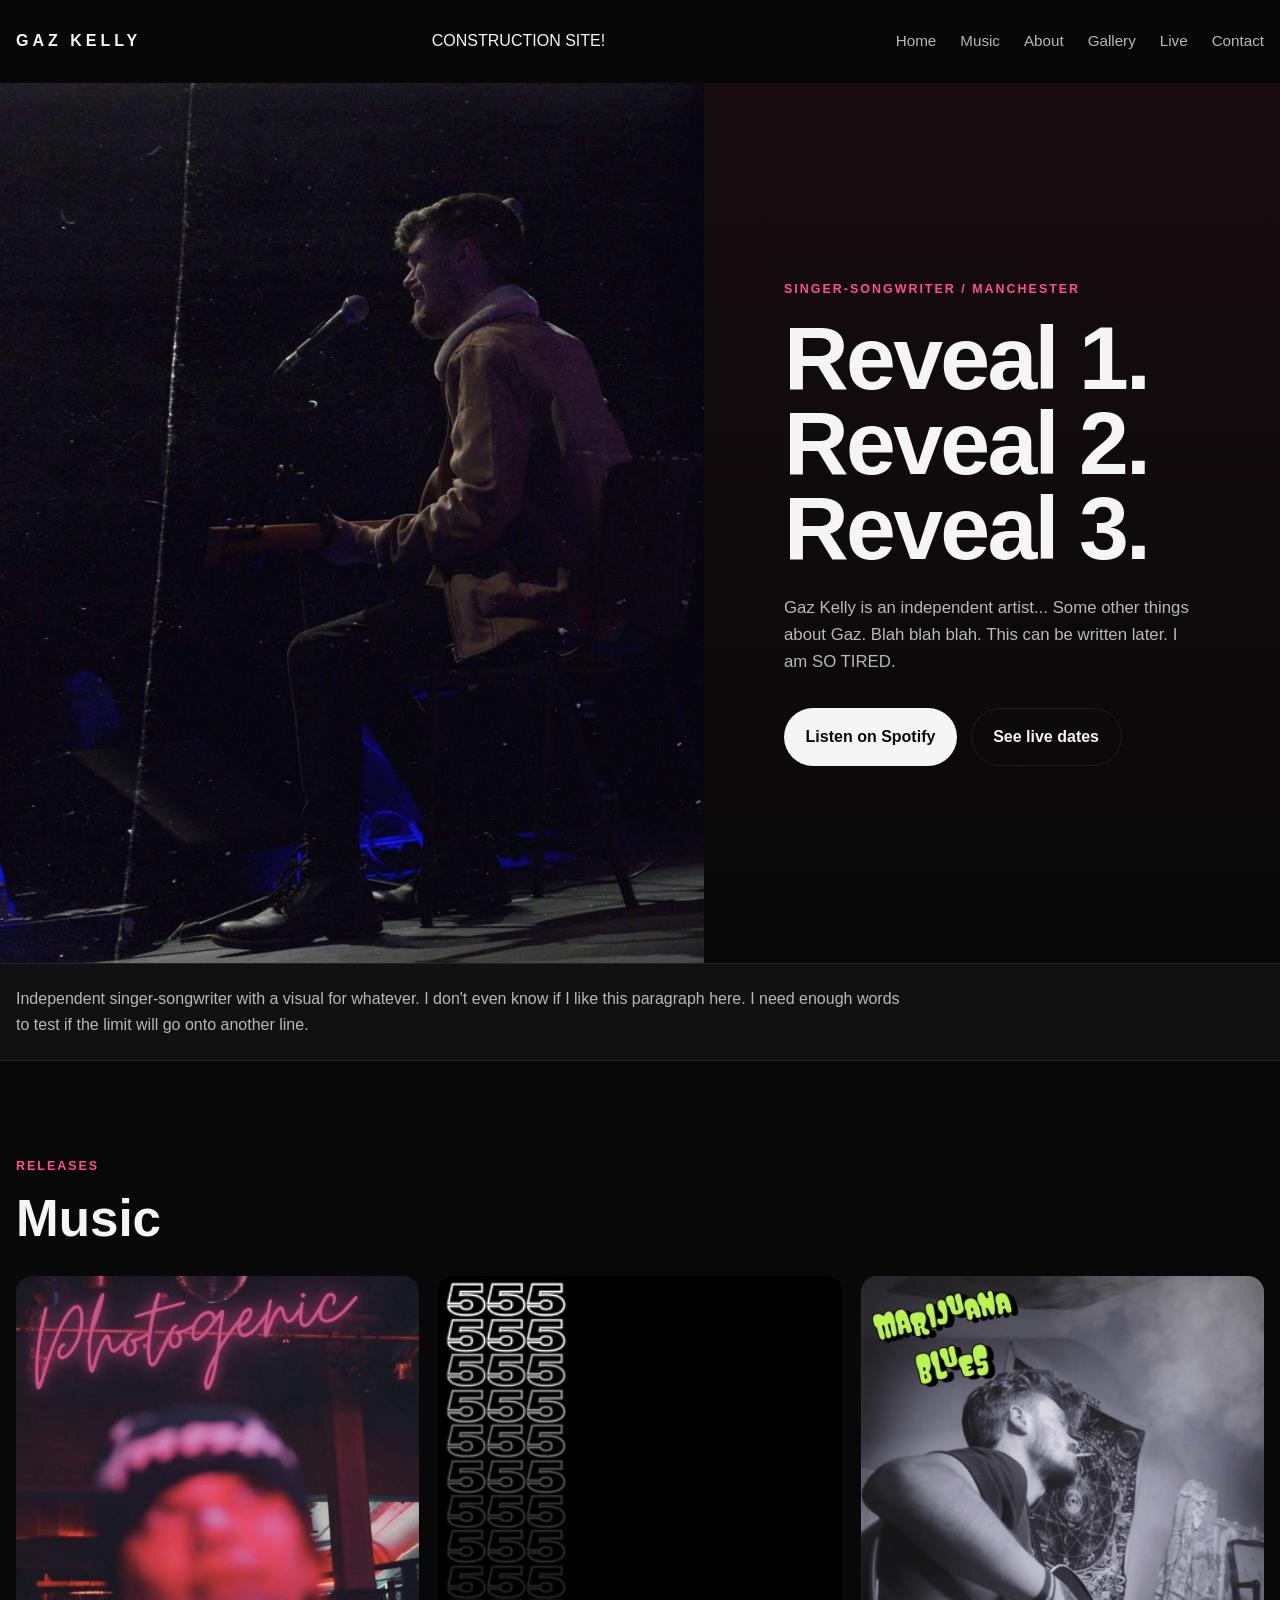
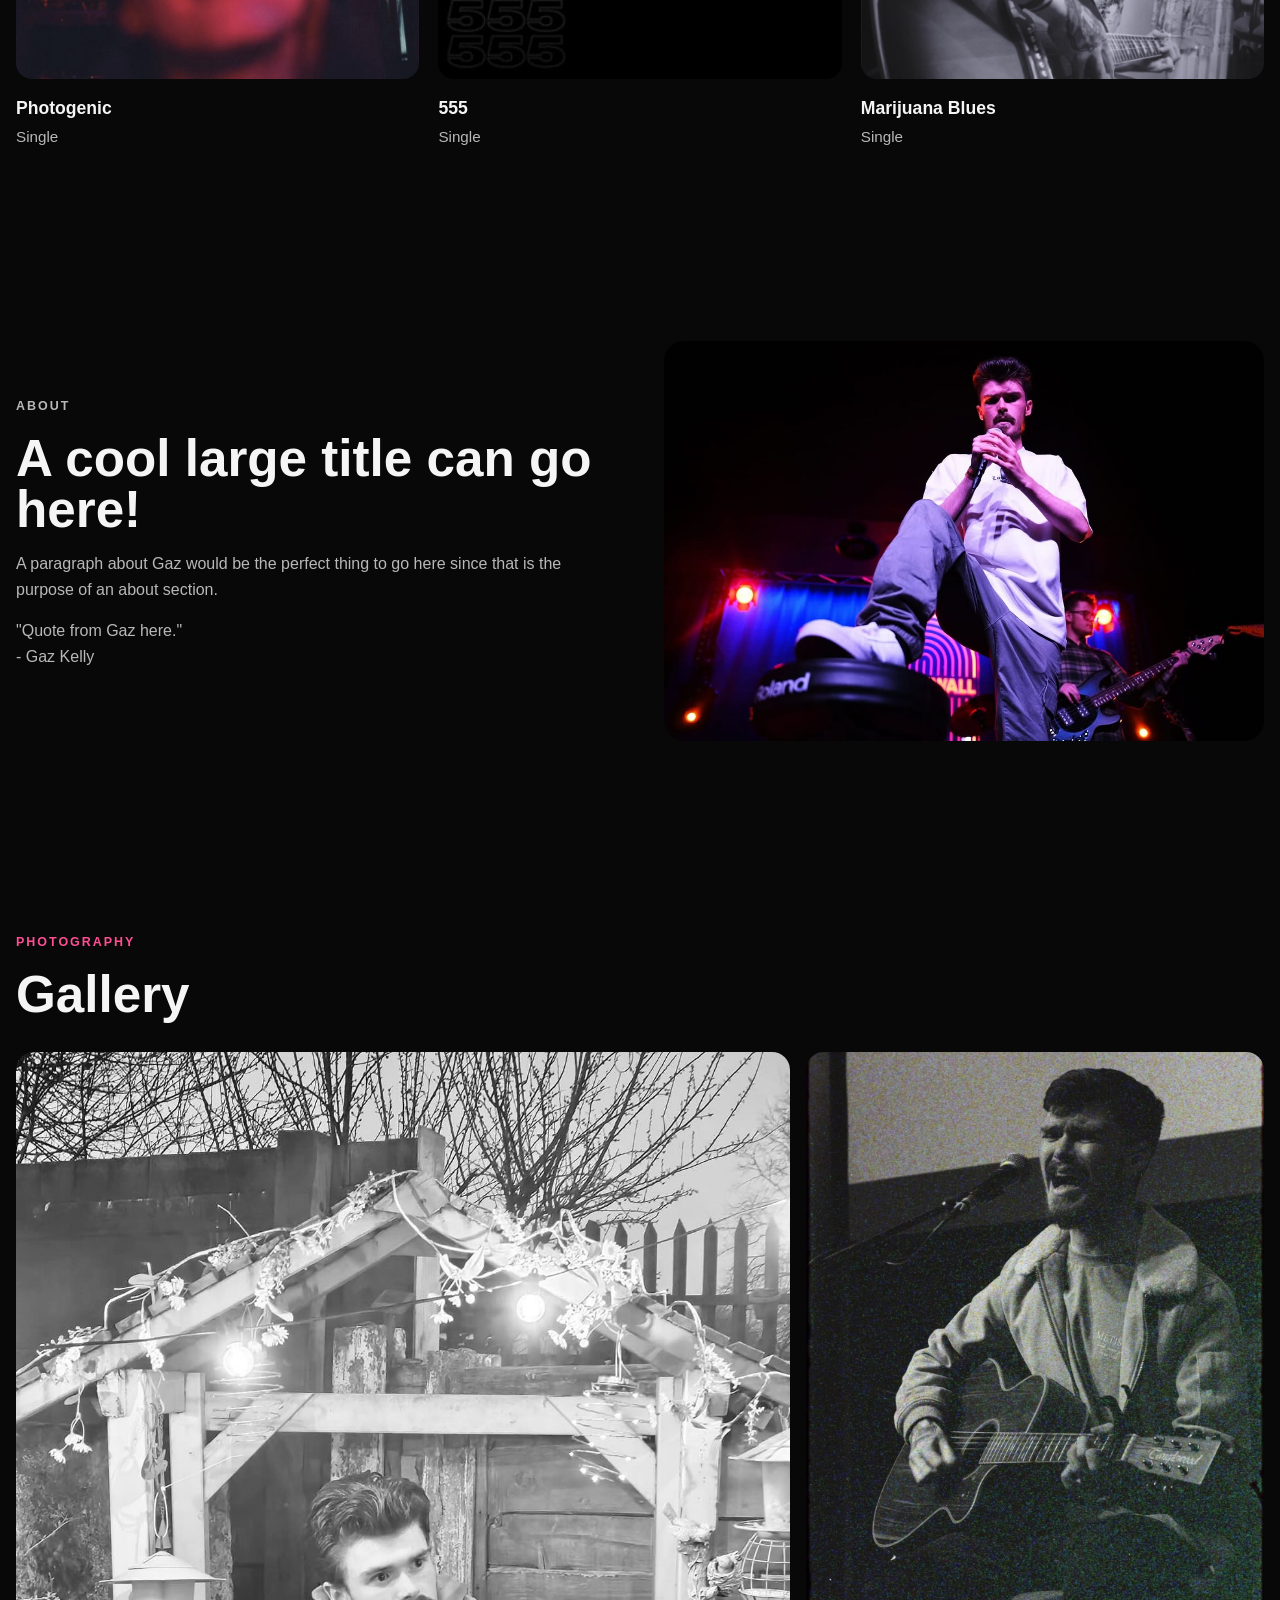
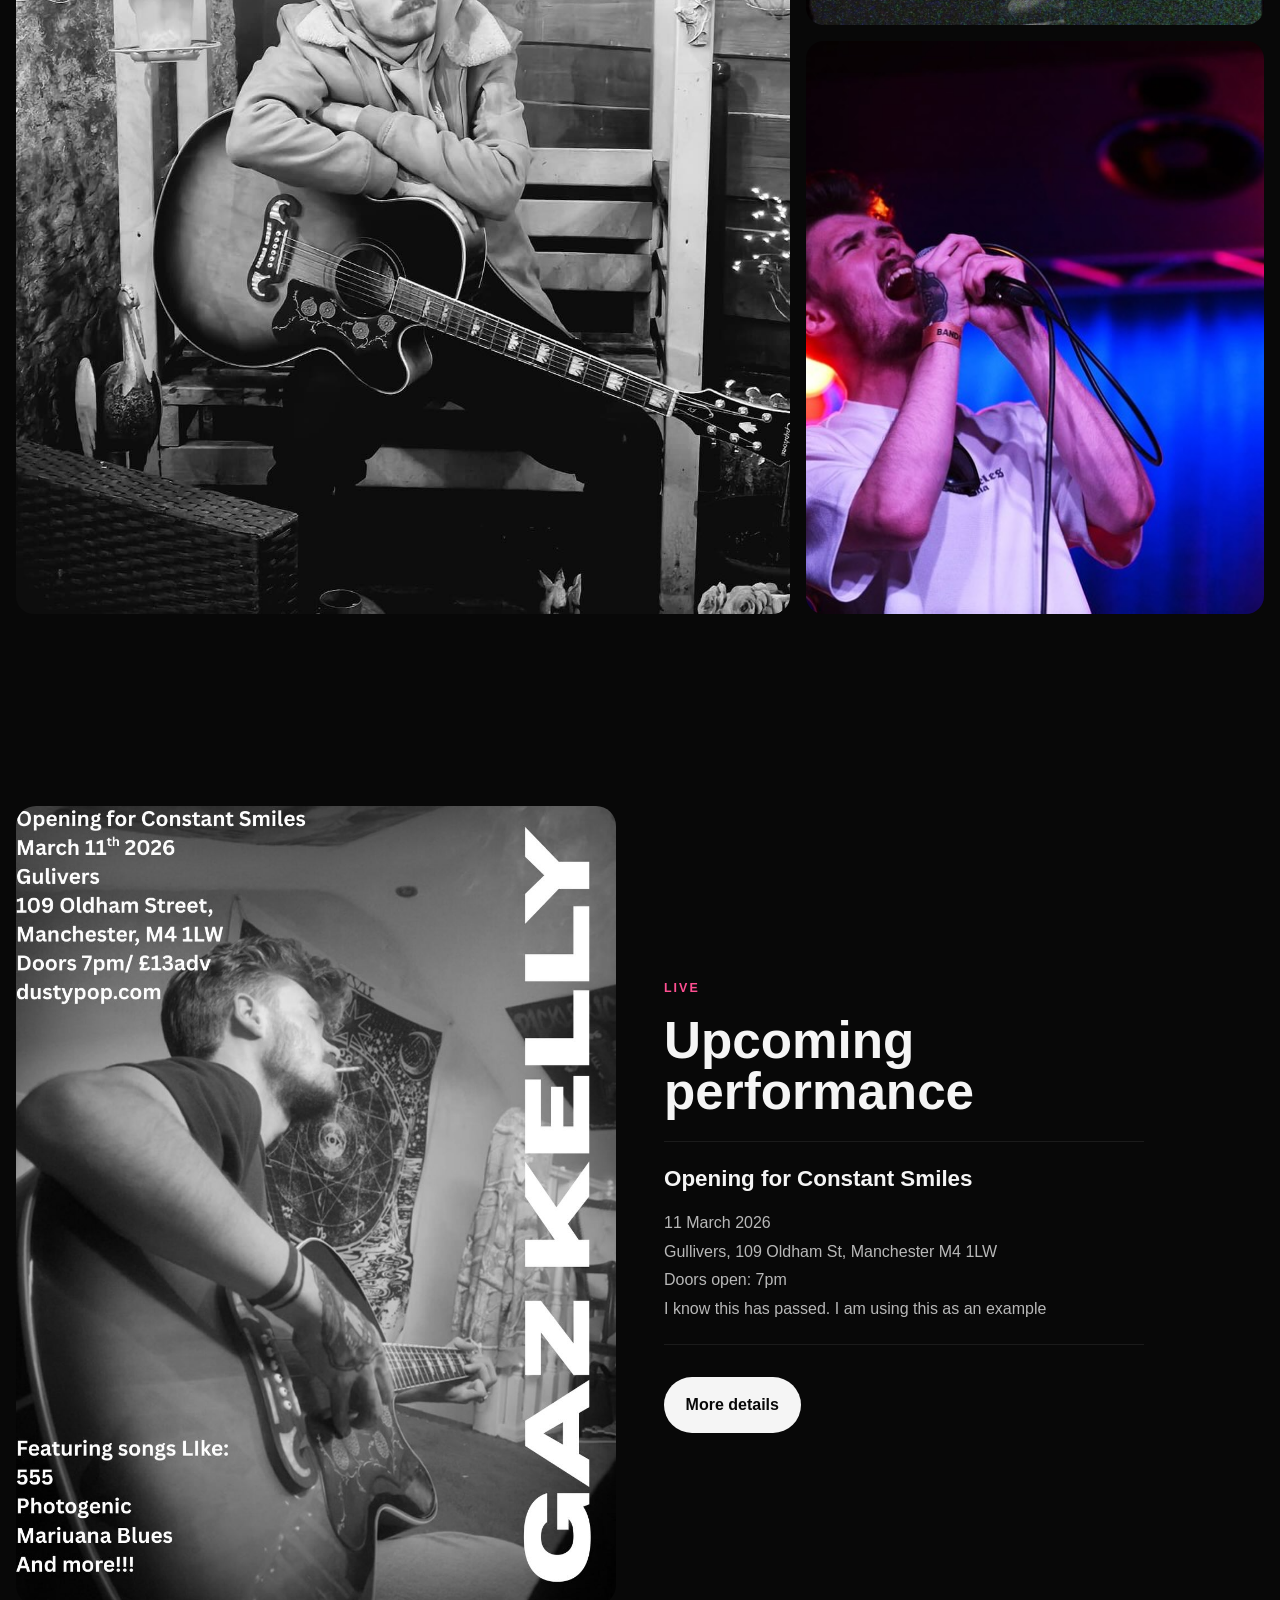
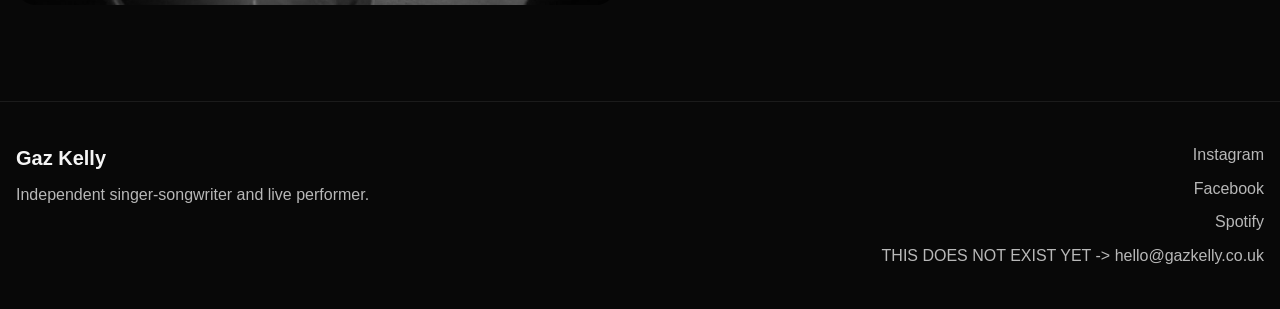
==== index.html @ ee93c040 "15-03-2025" ====
<!DOCTYPE html>
<html lang="en">
<head>
    <meta charset="UTF-8" />
    <meta name="viewport" content="width=device-width, initial-scale=1.0" />
    <title>Gaz Kelly</title>
    <meta
            name="description"
            content="Official website of Gaz Kelly, singer-songwriter and live performer."
    />
    <link rel="stylesheet" href="style.css" />
</head>
<body>
<header class="site-header" id="siteHeader">
    <div class="container header-inner">
        <a href="#" class="site-logo">GAZ KELLY</a> <!-- Change this to an actual image when I get it -->
        <p>CONSTRUCTION SITE!</p> <!-- Remove this -->

        <button class="nav-toggle" id="navToggle" aria-label="Open menu">
            <span></span>
            <span></span>
        </button>

        <nav class="site-nav" id="siteNav">
            <a href="#home">Home</a>
            <a href="#music">Music</a>
            <a href="#about">About</a>
            <a href="#gallery">Gallery</a>
            <a href="#live">Live</a>
            <a href="#contact">Contact</a>
        </nav>
    </div>
</header>

<main>
    <section class="hero" id="home">
        <div class="hero-image">
            <img src="img/GazKelly2.jpg" alt="Gaz Kelly performing live with acoustic guitar" />
        </div>

        <div class="hero-content">
            <p class="kicker reveal">Singer-songwriter / Manchester</p>
            <h1 class="reveal">Reveal 1. Reveal 2. Reveal 3.</h1>
            <p class="hero-copy reveal">
                Gaz Kelly is an independent artist... Some other things about Gaz. Blah blah blah. This can be written later. I am SO TIRED.
            </p>

            <div class="hero-actions reveal">
                <a href="https://open.spotify.com/artist/54GFxKUpAbaUPNkQKT2A7Q" target="_blank" rel="noopener noreferrer" class="btn btn-solid">
                    Listen on Spotify
                </a>
                <a href="#live" class="btn btn-outline">See live dates</a>
            </div>
        </div>
    </section>

    <!-- I don't even know if I like this section-->
    <section class="intro-band reveal">
        <div class="container intro-band-inner">
            <p>
                Independent singer-songwriter with a visual for whatever. I don't even know if I like this paragraph here. I need enough words to test if the limit will go onto another line.
            </p>
        </div>
    </section>

    <section class="section music-section" id="music">
        <div class="container">
            <div class="section-top reveal">
                <p class="kicker">Releases</p> <!--Does this need to be here?-->
                <h2>Music</h2>
            </div>

            <div class="release-grid">
                <article class="release-card reveal">
                    <a href="https://open.spotify.com/track/3t65ZHJdxx6SIgHbYwYMH2?si=b155d65b777144b9" target="_blank" rel="noopener noreferrer">
                        <img src="img/Photogenic.jpg" alt="Photogenic artwork" />
                    </a>
                    <div class="release-meta">
                        <h3>Photogenic</h3>
                        <p>Single</p>
                    </div>
                </article>

                <article class="release-card reveal">
                    <a href="https://open.spotify.com/track/0hOOb2whCNq4bvLhPZ2S3V?si=0844bfb461e84b34" target="_blank" rel="noopener noreferrer">
                        <img src="img/555_Caffinated.jpg" alt="555 artwork" />
                    </a>
                    <div class="release-meta">
                        <h3>555</h3>
                        <p>Single</p>
                    </div>
                </article>

                <article class="release-card reveal">
                    <a href="https://open.spotify.com/track/5d5SmkTY9V0cPeuwJtCmPF?si=3b4dce5647bf4583" target="_blank" rel="noopener noreferrer">
                        <img src="img/MarijuanaBlues.jpg" alt="Marijuana Blues artwork" />
                    </a>
                    <div class="release-meta">
                        <h3>Marijuana Blues</h3>
                        <p>Single</p>
                    </div>
                </article>
            </div>
        </div>
    </section>

    <section class="section about-section" id="about">
        <div class="container about-grid">
            <div class="about-text">
                <p class="kicker reveal">About</p>
                <h2 class="reveal">A cool large title can go here!</h2>
                <p class="reveal">
                    A paragraph about Gaz would be the perfect thing to go here since that is the purpose of an about section.
                </p>
                <p class="reveal">
                    "Quote from Gaz here."
                    <br>
                    - Gaz Kelly
                </p>
            </div>

            <div class="about-image reveal">
                <img src="img/GazKelly6.jpg" alt="Gaz Kelly portrait with guitar" />
            </div>
        </div>
    </section>

    <section class="section gallery-section" id="gallery">
        <div class="container">
            <div class="section-top reveal">
                <p class="kicker">Photography</p>
                <h2>Gallery</h2>
            </div>

            <div class="gallery-layout">
                <div class="gallery-large reveal">
                    <img src="img/GazKelly5.jpg" alt="Gaz Kelly performing on stage" />
                </div>

                <div class="gallery-stack">
                    <div class="gallery-small reveal">
                        <img src="img/GazKelly4.jpg" alt="Black and white live performance photo" />
                    </div>
                    <div class="gallery-small reveal">
                        <img src="img/GazKelly8.jpg" alt="Gaz Kelly singing live under stage lights" />
                    </div>
                </div>
            </div>
        </div>
    </section>

    <section class="section live-section" id="live">
        <div class="container live-grid">
            <div class="live-poster reveal">
                <img src="img/Promo_Gullivers.jpg" alt="Gaz Kelly live poster for Gullivers Manchester" />
            </div>

            <div class="live-text">
                <p class="kicker reveal">Live</p>
                <h2 class="reveal">Upcoming performance</h2>
                <div class="show-block reveal">
                    <h3>Opening for Constant Smiles</h3>
                    <p>11 March 2026</p>
                    <p>Gullivers, 109 Oldham St, Manchester M4 1LW</p>
                    <p>Doors open: 7pm</p>
                    <p>I know this has passed. I am using this as an example</p> <!-- Remove this and use noupcoming.png as the image.-->
                </div>
                <a href="#" class="btn btn-solid reveal">More details</a>
            </div>
        </div>
    </section>
</main>

<footer class="site-footer" id="contact">
    <div class="container footer-inner">
        <div class="footer-left reveal">
            <h2>Gaz Kelly</h2>
            <p>Independent singer-songwriter and live performer.</p>
        </div>

        <div class="footer-right reveal">
            <a href="https://www.instagram.com/gaz.kellymusicofficial/" target="_blank" rel="noopener noreferrer">Instagram</a>
            <a href="https://www.facebook.com/Gaz.kellymusicofficial/" target="_blank" rel="noopener noreferrer">Facebook</a>
            <a href="https://open.spotify.com/artist/54GFxKUpAbaUPNkQKT2A7Q" target="_blank" rel="noopener noreferrer">Spotify</a>
            <a href="mailto:hello@gazkelly.co.uk">THIS DOES NOT EXIST YET -> hello@gazkelly.co.uk</a> <!-- I need to create this email -->
        </div>
    </div>
</footer>

<script src="script.js"></script>
</body>
</html>
---- style.css ----
:root {
    --bg: #080808;
    --bg-soft: #111111;
    --panel: #141414;
    --text: #f5f5f5;
    --muted: #b8b8b8;
    --line: rgba(255, 255, 255, 0.08);
    --accent: #ff4f92;
    --max-width: 1280px;
    --radius: 20px;
    --header-height: 82px;
}

* {
    box-sizing: border-box;
}

html {
    scroll-behavior: smooth;
}

body {
    margin: 0;
    background: var(--bg);
    color: var(--text);
    font-family: Arial, Helvetica, sans-serif;
    line-height: 1.6;
}

img {
    display: block;
    width: 100%;
}

a {
    color: inherit;
    text-decoration: none;
}

.container {
    width: min(calc(100% - 2rem), var(--max-width));
    margin: 0 auto;
}

.site-header {
    position: sticky;
    top: 0;
    z-index: 1000;
    background: rgba(8, 8, 8, 0.92);
    backdrop-filter: blur(12px);
    border-bottom: 1px solid transparent;
    transition: border-color 0.25s ease;
}

.site-header.scrolled {
    border-bottom-color: var(--line);
}

.header-inner {
    min-height: var(--header-height);
    display: flex;
    align-items: center;
    justify-content: space-between;
    gap: 1rem;
}

.site-logo {
    font-size: 1rem;
    font-weight: 800;
    letter-spacing: 0.25em;
    text-transform: uppercase;
}

.site-nav {
    display: flex;
    align-items: center;
    gap: 1.5rem;
}

.site-nav a {
    color: var(--muted);
    font-size: 0.95rem;
    transition: color 0.2s ease;
}

.site-nav a:hover {
    color: var(--text);
}

.nav-toggle {
    display: none;
    background: none;
    border: 0;
    padding: 0;
    cursor: pointer;
}

.nav-toggle span {
    display: block;
    width: 26px;
    height: 2px;
    background: var(--text);
    margin: 6px 0;
}

.hero {
    min-height: calc(100vh - var(--header-height));
    display: grid;
    grid-template-columns: 1.1fr 0.9fr;
    align-items: stretch;
}

.hero-image img {
    height: 100%;
    object-fit: cover;
}

.hero-content {
    display: flex;
    flex-direction: column;
    justify-content: center;
    padding: 5rem;
    background:
            linear-gradient(180deg, rgba(255, 79, 146, 0.06), rgba(255, 79, 146, 0)),
            var(--bg);
}

.kicker {
    margin: 0 0 1rem;
    color: var(--accent);
    text-transform: uppercase;
    letter-spacing: 0.16em;
    font-size: 0.78rem;
    font-weight: 700;
}

.hero-content h1 {
    margin: 0;
    font-size: clamp(2.8rem, 7vw, 5.8rem);
    line-height: 0.95;
    letter-spacing: -0.03em;
    max-width: 520px;
}

.hero-copy {
    max-width: 520px;
    font-size: 1.05rem;
    color: var(--muted);
    margin: 1.5rem 0 0;
}

.hero-actions {
    display: flex;
    flex-wrap: wrap;
    gap: 0.85rem;
    margin-top: 2rem;
}

.btn {
    display: inline-flex;
    align-items: center;
    justify-content: center;
    padding: 0.95rem 1.35rem;
    border-radius: 999px;
    font-weight: 700;
    transition: 0.2s ease;
}

.btn-solid {
    background: var(--text);
    color: var(--bg);
}

.btn-solid:hover {
    opacity: 0.9;
}

.btn-outline {
    border: 1px solid var(--line);
    color: var(--text);
    background: transparent;
}

.btn-outline:hover {
    border-color: rgba(255, 255, 255, 0.25);
}

.intro-band {
    border-top: 1px solid var(--line);
    border-bottom: 1px solid var(--line);
    background: var(--bg-soft);
}

.intro-band-inner {
    padding: 1.4rem 0;
}

.intro-band p {
    margin: 0;
    max-width: 900px;
    color: var(--muted);
    font-size: 1rem;
}

.section {
    padding: 6rem 0;
}

.section-top {
    margin-bottom: 2rem;
}

.section-top h2,
.about-text h2,
.live-text h2 {
    margin: 0;
    font-size: clamp(2rem, 4vw, 3.5rem);
    line-height: 1;
}

.release-grid {
    display: grid;
    grid-template-columns: repeat(3, 1fr);
    gap: 1.2rem;
}

.release-card img {
    aspect-ratio: 1 / 1;
    object-fit: cover;
    border-radius: 16px;
    transition: transform 0.3s ease, opacity 0.3s ease;
}

.release-card a:hover img {
    transform: scale(0.98);
    opacity: 0.92;
}

.release-meta {
    padding-top: 0.9rem;
}

.release-meta h3 {
    margin: 0;
    font-size: 1.1rem;
}

.release-meta p {
    margin: 0.2rem 0 0;
    color: var(--muted);
    font-size: 0.95rem;
}

.about-grid,
.live-grid {
    display: grid;
    grid-template-columns: 1fr 1fr;
    gap: 3rem;
    align-items: center;
}

.about-text p {
    max-width: 620px;
    color: var(--muted);
}

.about-image img,
.live-poster img {
    border-radius: var(--radius);
}

.gallery-layout {
    display: grid;
    grid-template-columns: 1.35fr 0.8fr;
    gap: 1rem;
}

.gallery-large img,
.gallery-small img {
    height: 100%;
    object-fit: cover;
    border-radius: 18px;
}

.gallery-stack {
    display: grid;
    grid-template-rows: 1fr 1fr;
    gap: 1rem;
}

.live-text {
    max-width: 480px;
}

.show-block {
    margin: 1.5rem 0 2rem;
    padding: 1.2rem 0;
    border-top: 1px solid var(--line);
    border-bottom: 1px solid var(--line);
}

.show-block h3 {
    margin: 0 0 0.8rem;
    font-size: 1.4rem;
}

.show-block p {
    margin: 0.2rem 0;
    color: var(--muted);
}

.site-footer {
    border-top: 1px solid var(--line);
    padding: 2.5rem 0;
}

.footer-inner {
    display: flex;
    align-items: flex-start;
    justify-content: space-between;
    gap: 2rem;
}

.footer-left h2 {
    margin: 0 0 0.5rem;
    font-size: 1.25rem;
}

.footer-left p {
    margin: 0;
    color: var(--muted);
}

.footer-right {
    display: flex;
    flex-direction: column;
    gap: 0.5rem;
    text-align: right;
}

.footer-right a {
    color: var(--muted);
}

.footer-right a:hover {
    color: var(--text);
}

.reveal {
    opacity: 0;
    transform: translateY(24px);
    transition: opacity 0.7s ease, transform 0.7s ease;
}

.reveal.visible {
    opacity: 1;
    transform: translateY(0);
}

@media (max-width: 1000px) {
    .hero {
        grid-template-columns: 1fr;
    }

    .hero-image {
        max-height: 65vh;
    }

    .hero-content {
        padding: 3rem 1.5rem 4rem;
    }

    .release-grid,
    .about-grid,
    .live-grid,
    .gallery-layout {
        grid-template-columns: 1fr;
    }

    .gallery-stack {
        grid-template-columns: 1fr 1fr;
        grid-template-rows: auto;
    }
}

@media (max-width: 720px) {
    .nav-toggle {
        display: block;
    }

    .site-nav {
        position: absolute;
        top: 100%;
        left: 1rem;
        right: 1rem;
        background: #111111;
        border: 1px solid var(--line);
        border-radius: 16px;
        padding: 1rem;
        display: none;
        flex-direction: column;
        align-items: flex-start;
        gap: 0.9rem;
    }

    .site-nav.open {
        display: flex;
    }

    .section {
        padding: 4.5rem 0;
    }

    .release-grid,
    .gallery-stack {
        grid-template-columns: 1fr;
    }

    .footer-inner {
        flex-direction: column;
    }

    .footer-right {
        text-align: left;
    }
}
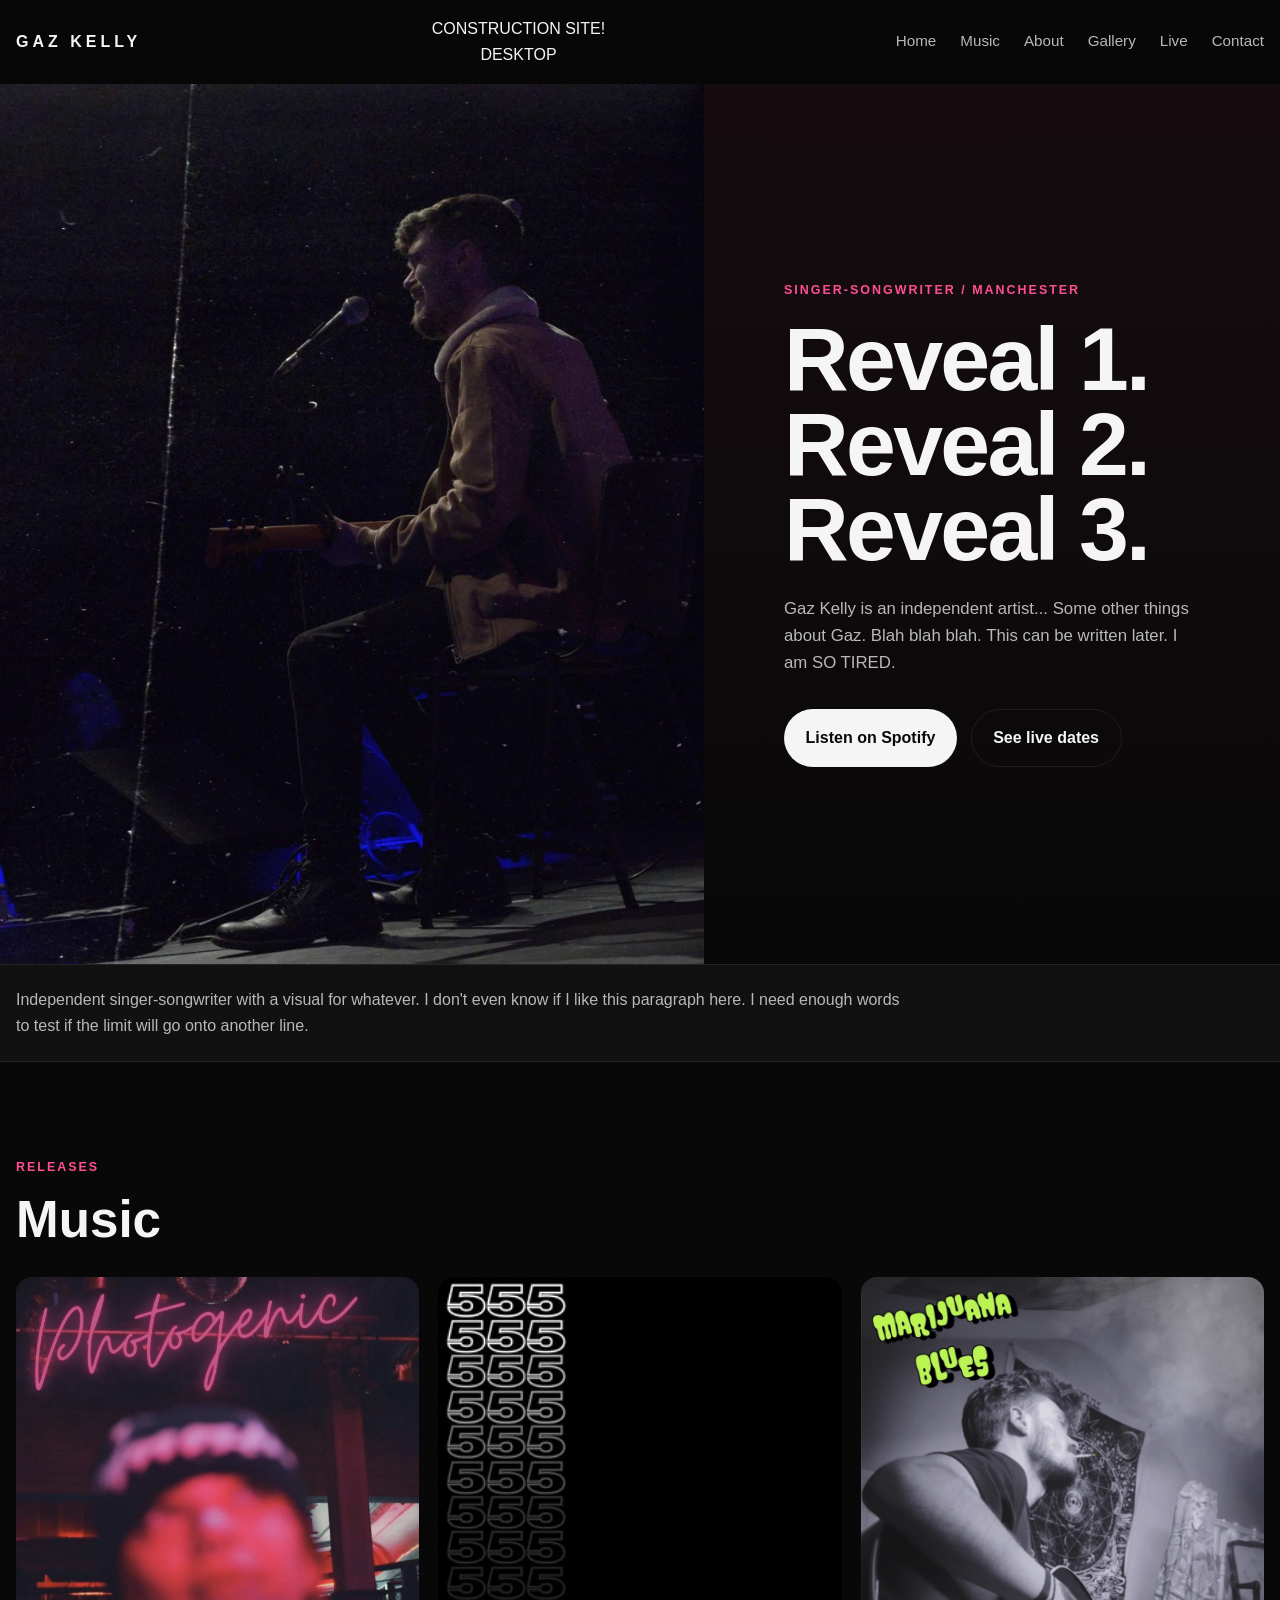
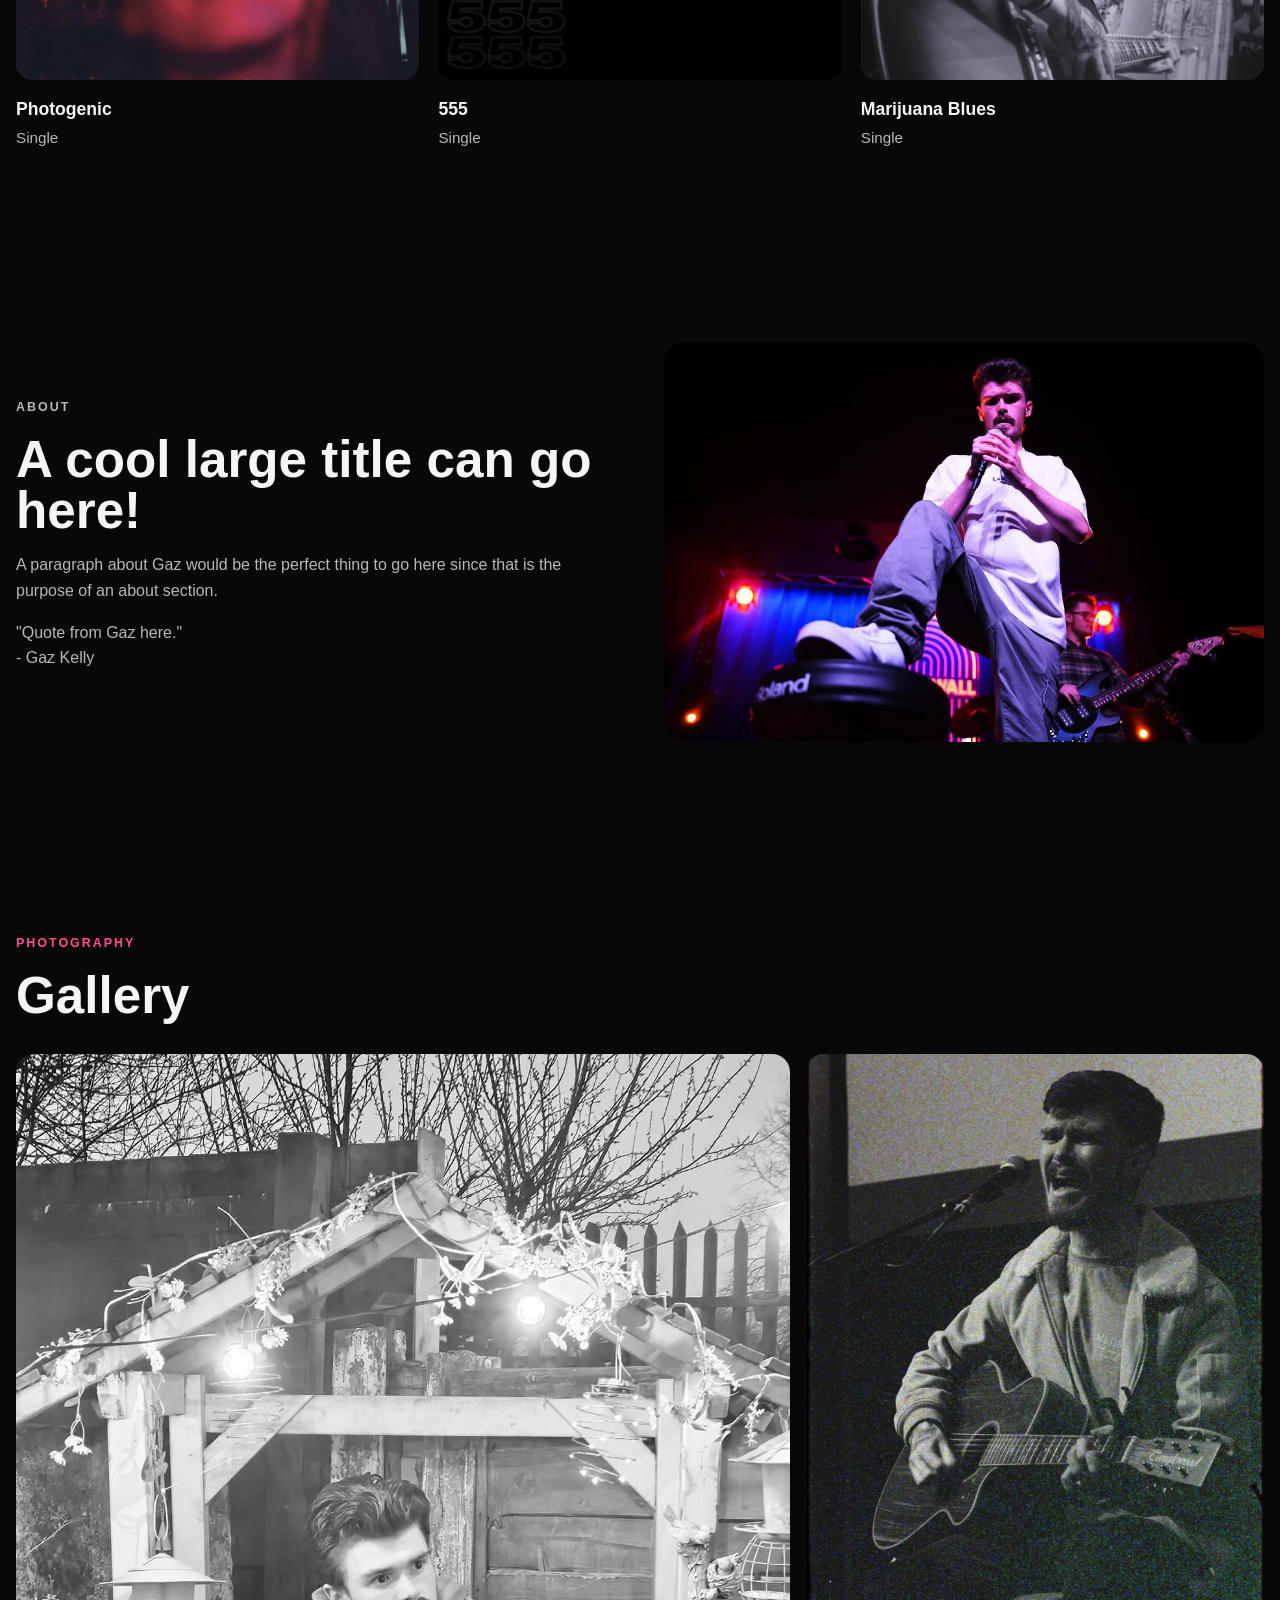
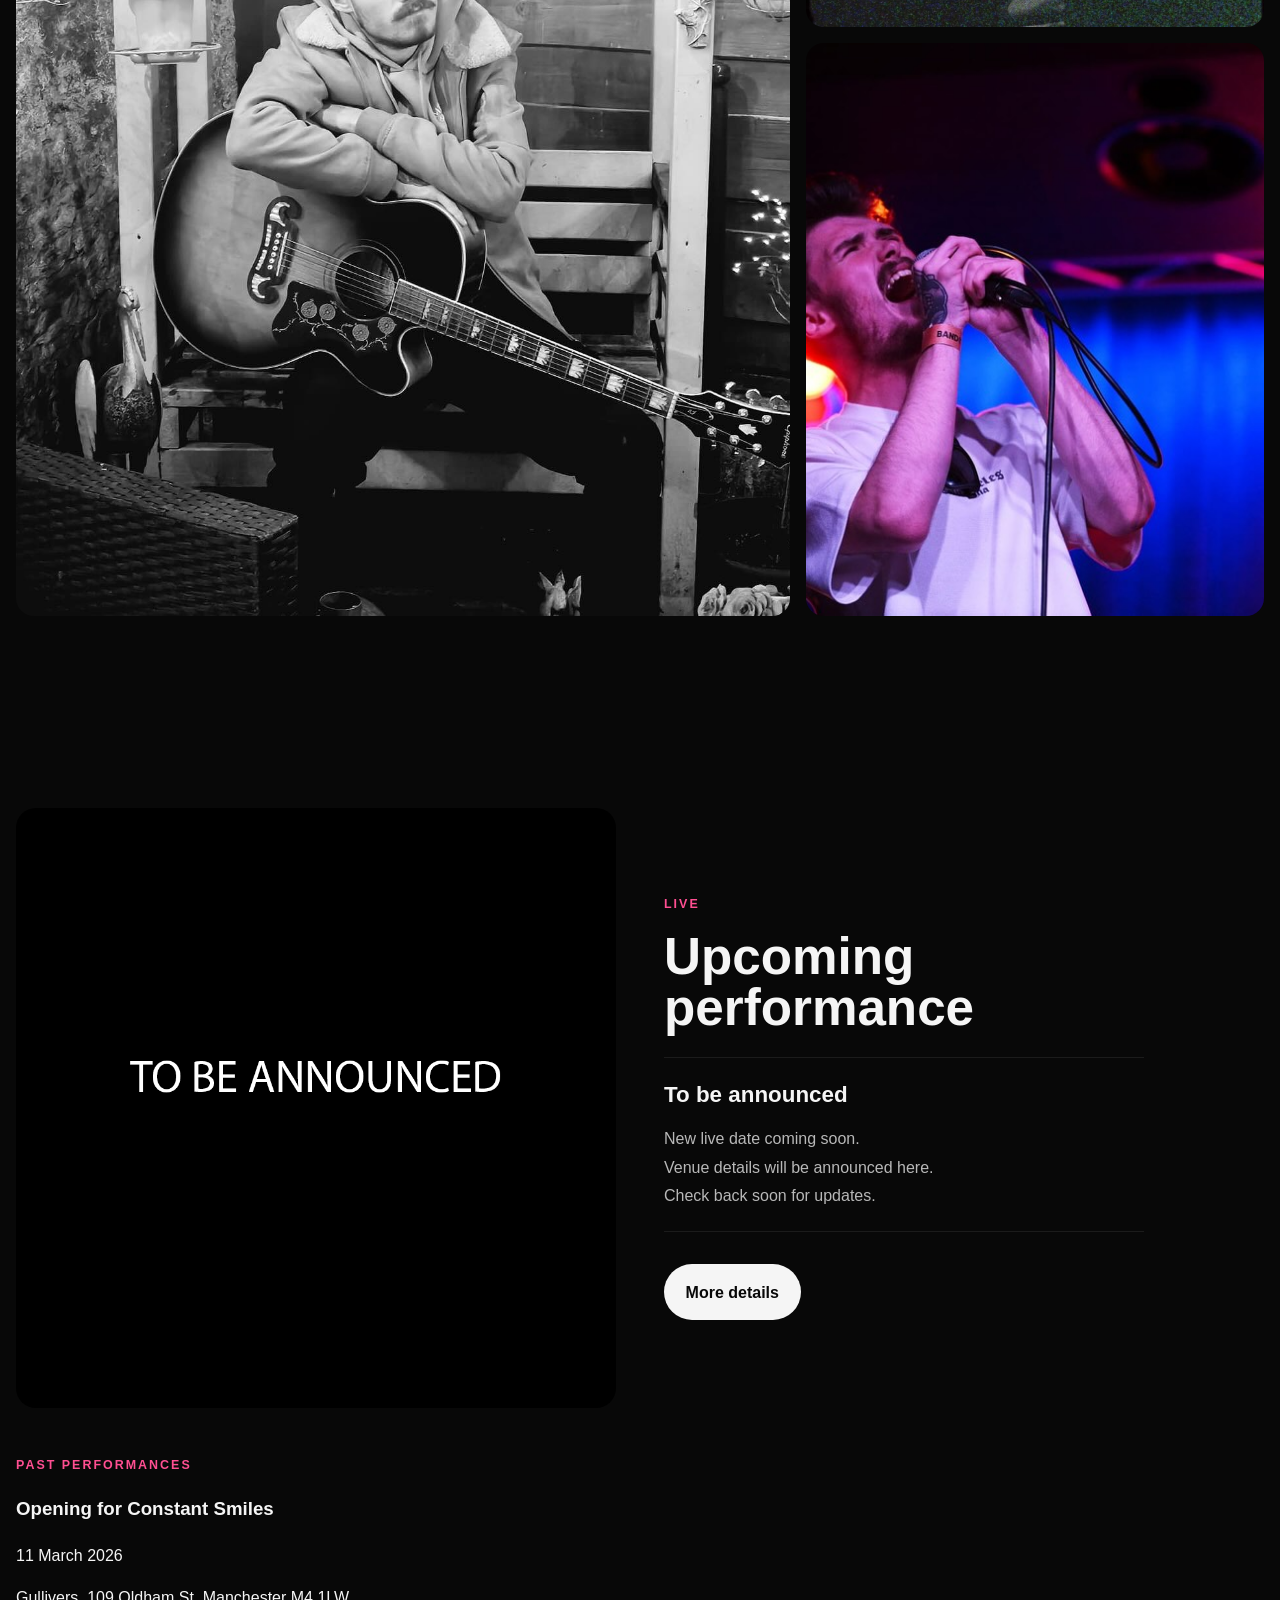
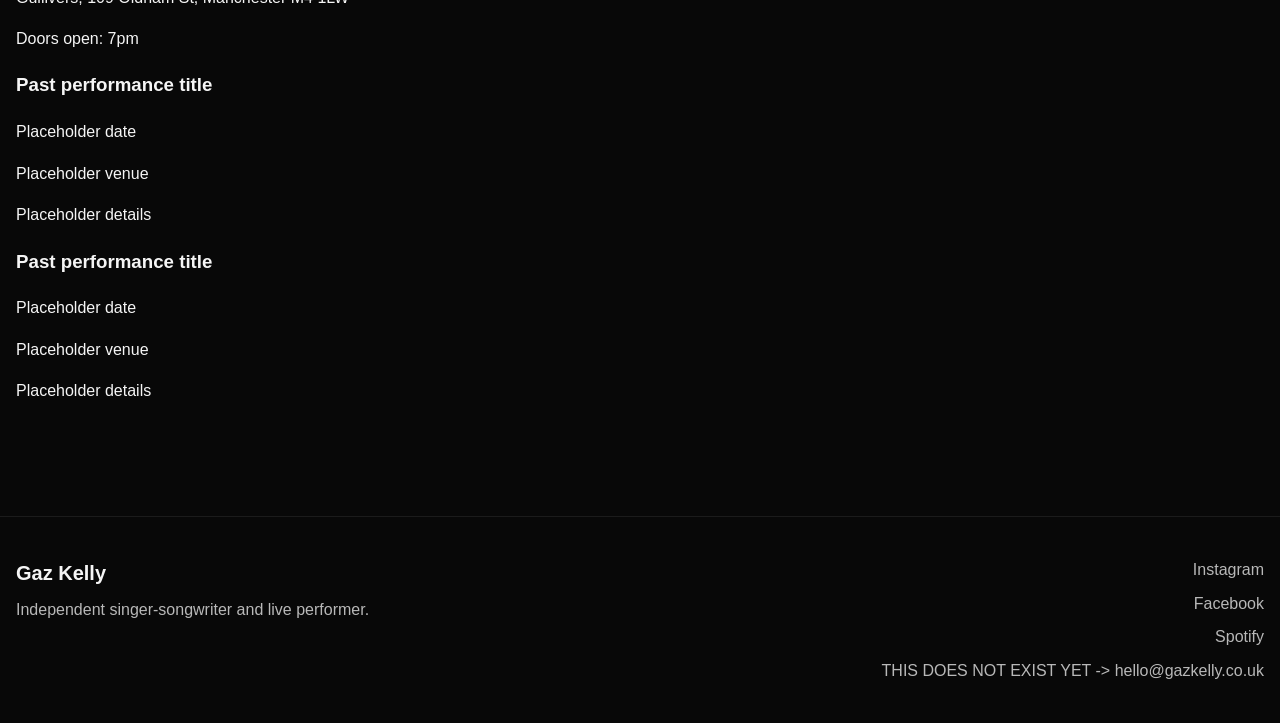
==== commit 902c29c4: "15-03-2026 02 - Updated index.html to change "img/ to "/img/ to support the root directory - Updated" ====
--- a/index.html
+++ b/index.html
@@ -14,7 +14,7 @@
 <header class="site-header" id="siteHeader">
     <div class="container header-inner">
         <a href="#" class="site-logo">GAZ KELLY</a> <!-- Change this to an actual image when I get it -->
-        <p>CONSTRUCTION SITE!</p> <!-- Remove this -->
+        <center><p>CONSTRUCTION SITE! <br> DESKTOP</p></center> <!-- Remove this -->
 
         <button class="nav-toggle" id="navToggle" aria-label="Open menu">
             <span></span>
@@ -35,12 +35,12 @@
 <main>
     <section class="hero" id="home">
         <div class="hero-image">
-            <img src="img/GazKelly2.jpg" alt="Gaz Kelly performing live with acoustic guitar" />
+            <img src="/img/GazKelly2.jpg" alt="Gaz Kelly performing live with acoustic guitar" />
         </div>
 
         <div class="hero-content">
             <p class="kicker reveal">Singer-songwriter / Manchester</p>
-            <h1 class="reveal">Reveal 1. Reveal 2. Reveal 3.</h1>
+            <h1 class="reveal">Reveal 1. <br>Reveal 2. <br>Reveal 3.</h1>
             <p class="hero-copy reveal">
                 Gaz Kelly is an independent artist... Some other things about Gaz. Blah blah blah. This can be written later. I am SO TIRED.
             </p>
@@ -73,7 +73,7 @@
             <div class="release-grid">
                 <article class="release-card reveal">
                     <a href="https://open.spotify.com/track/3t65ZHJdxx6SIgHbYwYMH2?si=b155d65b777144b9" target="_blank" rel="noopener noreferrer">
-                        <img src="img/Photogenic.jpg" alt="Photogenic artwork" />
+                        <img src="/img/Photogenic.jpg" alt="Photogenic artwork" />
                     </a>
                     <div class="release-meta">
                         <h3>Photogenic</h3>
@@ -83,7 +83,7 @@
 
                 <article class="release-card reveal">
                     <a href="https://open.spotify.com/track/0hOOb2whCNq4bvLhPZ2S3V?si=0844bfb461e84b34" target="_blank" rel="noopener noreferrer">
-                        <img src="img/555_Caffinated.jpg" alt="555 artwork" />
+                        <img src="/img/555_Caffinated.jpg" alt="555 Caffinated artwork" />
                     </a>
                     <div class="release-meta">
                         <h3>555</h3>
@@ -93,7 +93,7 @@
 
                 <article class="release-card reveal">
                     <a href="https://open.spotify.com/track/5d5SmkTY9V0cPeuwJtCmPF?si=3b4dce5647bf4583" target="_blank" rel="noopener noreferrer">
-                        <img src="img/MarijuanaBlues.jpg" alt="Marijuana Blues artwork" />
+                        <img src="/img/MarijuanaBlues.jpg" alt="Marijuana Blues artwork" />
                     </a>
                     <div class="release-meta">
                         <h3>Marijuana Blues</h3>
@@ -120,7 +120,7 @@
             </div>
 
             <div class="about-image reveal">
-                <img src="img/GazKelly6.jpg" alt="Gaz Kelly portrait with guitar" />
+                <img src="/img/GazKelly6.jpg" alt="Gaz Kelly portrait with guitar" />
             </div>
         </div>
     </section>
@@ -134,15 +134,15 @@
 
             <div class="gallery-layout">
                 <div class="gallery-large reveal">
-                    <img src="img/GazKelly5.jpg" alt="Gaz Kelly performing on stage" />
+                    <img src="/img/GazKelly5.jpg" alt="Gaz Kelly performing on stage" />
                 </div>
 
                 <div class="gallery-stack">
                     <div class="gallery-small reveal">
-                        <img src="img/GazKelly4.jpg" alt="Black and white live performance photo" />
+                        <img src="/img/GazKelly4.jpg" alt="Gaz Kelly black and white live performance photo" />
                     </div>
                     <div class="gallery-small reveal">
-                        <img src="img/GazKelly8.jpg" alt="Gaz Kelly singing live under stage lights" />
+                        <img src="/img/GazKelly8.jpg" alt="Gaz Kelly singing live under stage lights" />
                     </div>
                 </div>
             </div>
@@ -152,20 +152,45 @@
     <section class="section live-section" id="live">
         <div class="container live-grid">
             <div class="live-poster reveal">
-                <img src="img/Promo_Gullivers.jpg" alt="Gaz Kelly live poster for Gullivers Manchester" />
+                <img src="/img/noupcoming.png" alt="No upcoming performance placeholder" />
             </div>
 
             <div class="live-text">
                 <p class="kicker reveal">Live</p>
                 <h2 class="reveal">Upcoming performance</h2>
                 <div class="show-block reveal">
-                    <h3>Opening for Constant Smiles</h3>
-                    <p>11 March 2026</p>
-                    <p>Gullivers, 109 Oldham St, Manchester M4 1LW</p>
-                    <p>Doors open: 7pm</p>
-                    <p>I know this has passed. I am using this as an example</p> <!-- Remove this and use noupcoming.png as the image.-->
+                    <h3>To be announced</h3>
+                    <p>New live date coming soon.</p>
+                    <p>Venue details will be announced here.</p>
+                    <p>Check back soon for updates.</p>
                 </div>
                 <a href="#" class="btn btn-solid reveal">More details</a>
+            </div>
+            <div class="past-performances reveal">
+                <p class="kicker past-kicker">Past performances</p>
+
+                <div class="past-show-list">
+                    <div class="past-show-item">
+                        <h3>Opening for Constant Smiles</h3>
+                        <p>11 March 2026</p>
+                        <p>Gullivers, 109 Oldham St, Manchester M4 1LW</p>
+                        <p>Doors open: 7pm</p>
+                    </div>
+
+                    <div class="past-show-item">
+                        <h3>Past performance title</h3>
+                        <p>Placeholder date</p>
+                        <p>Placeholder venue</p>
+                        <p>Placeholder details</p>
+                    </div>
+
+                    <div class="past-show-item">
+                        <h3>Past performance title</h3>
+                        <p>Placeholder date</p>
+                        <p>Placeholder venue</p>
+                        <p>Placeholder details</p>
+                    </div>
+                </div>
             </div>
         </div>
     </section>
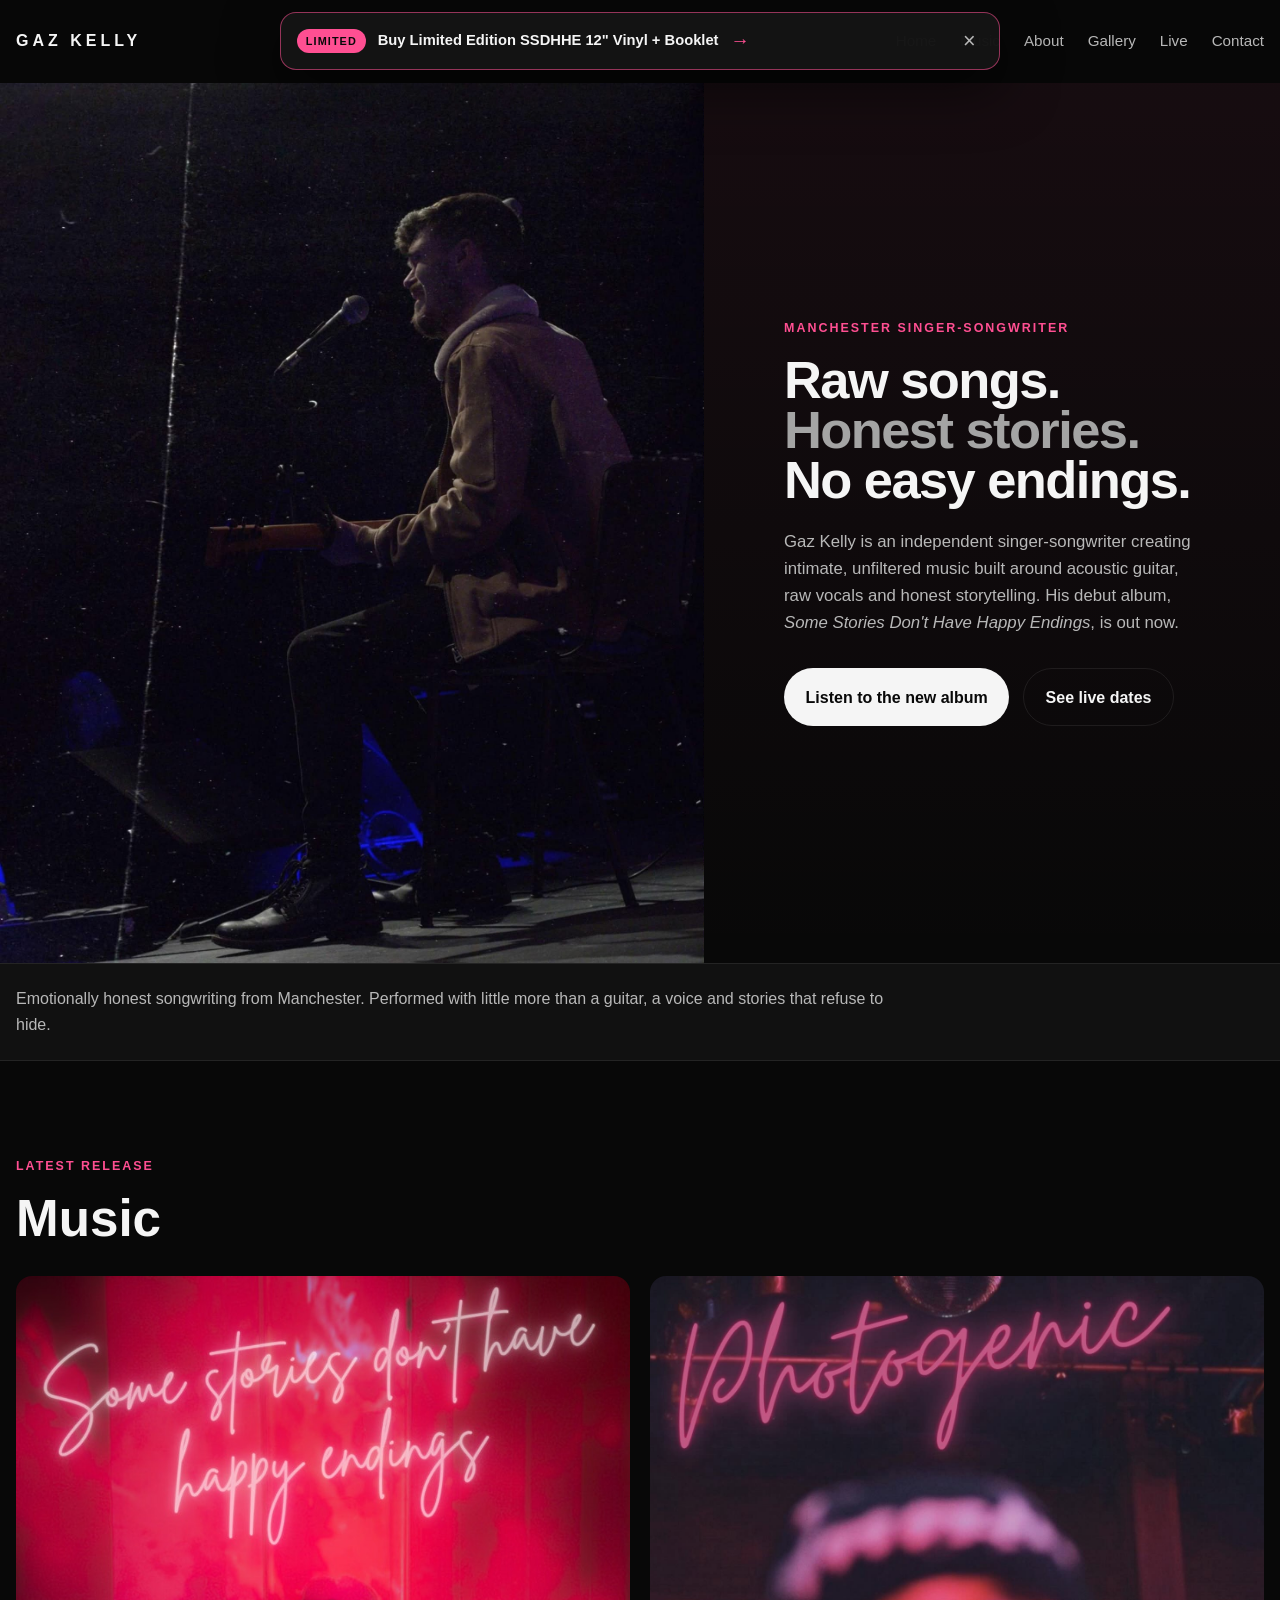
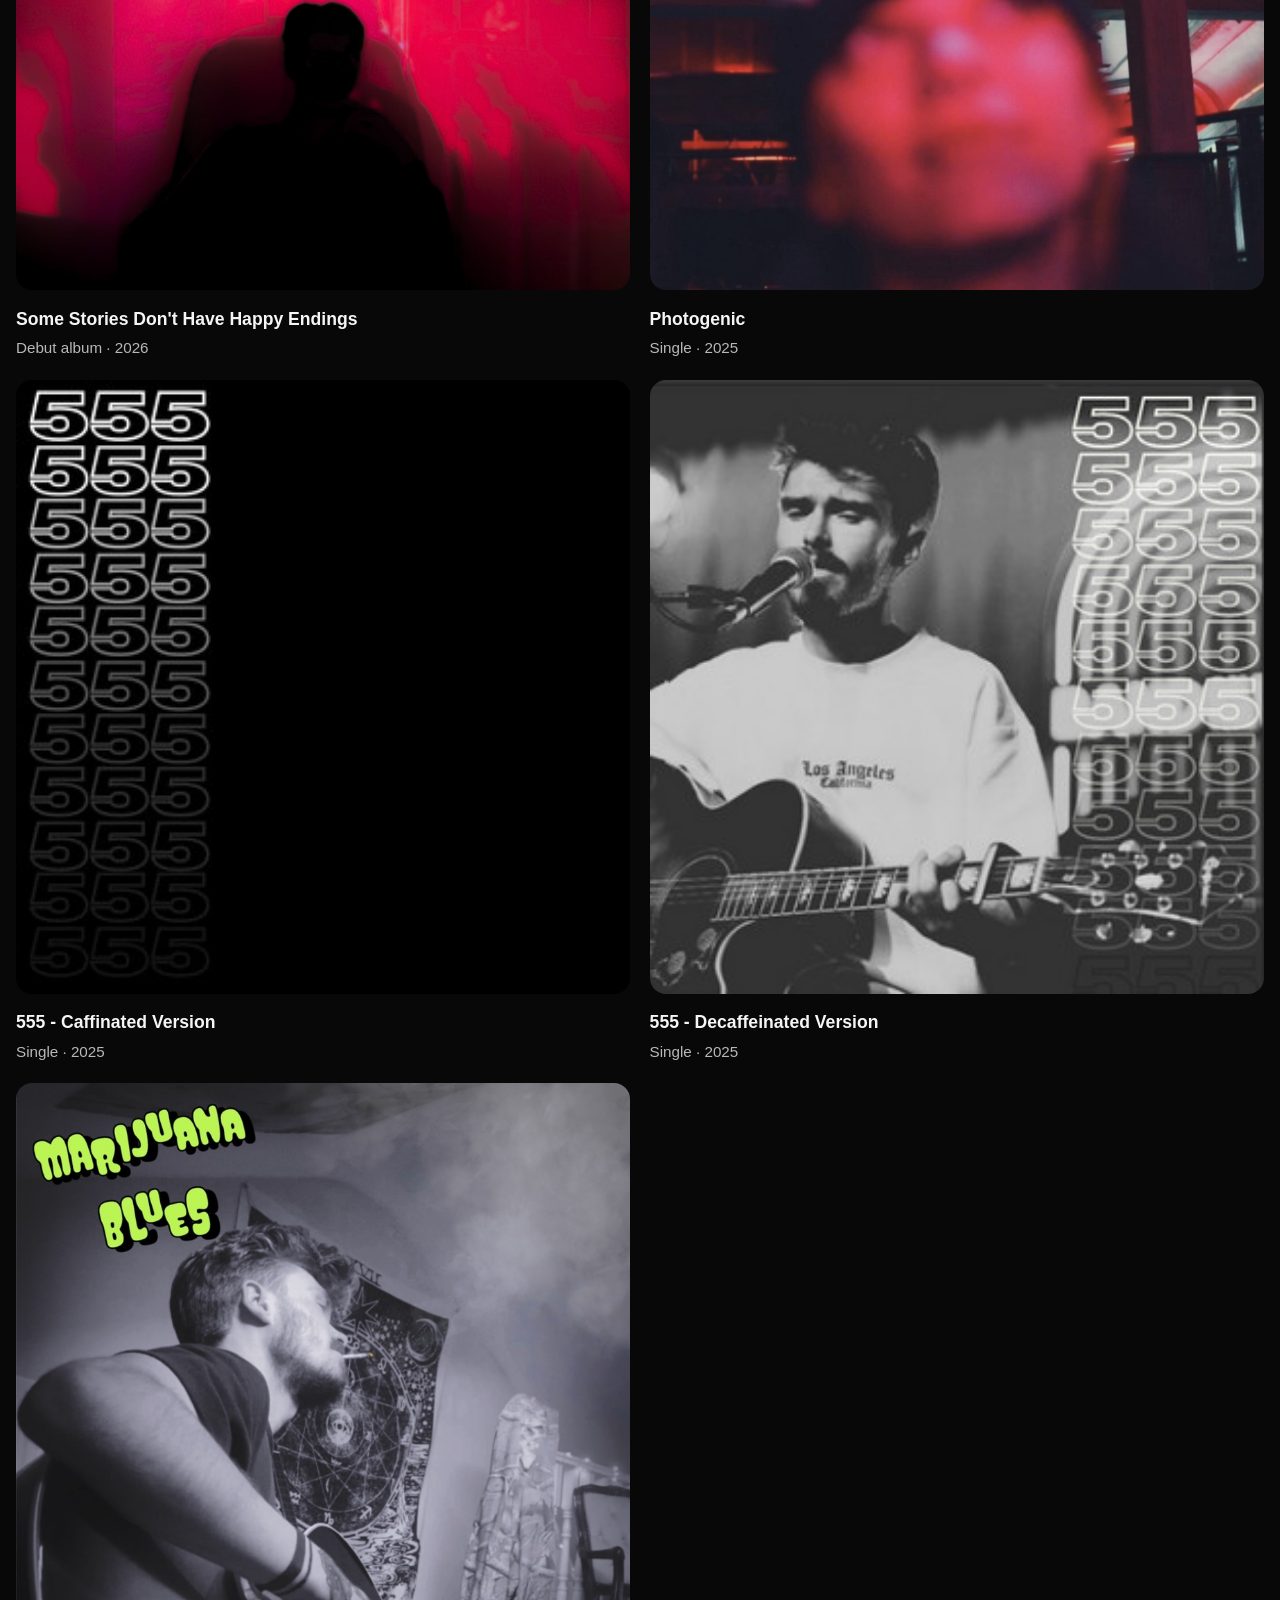
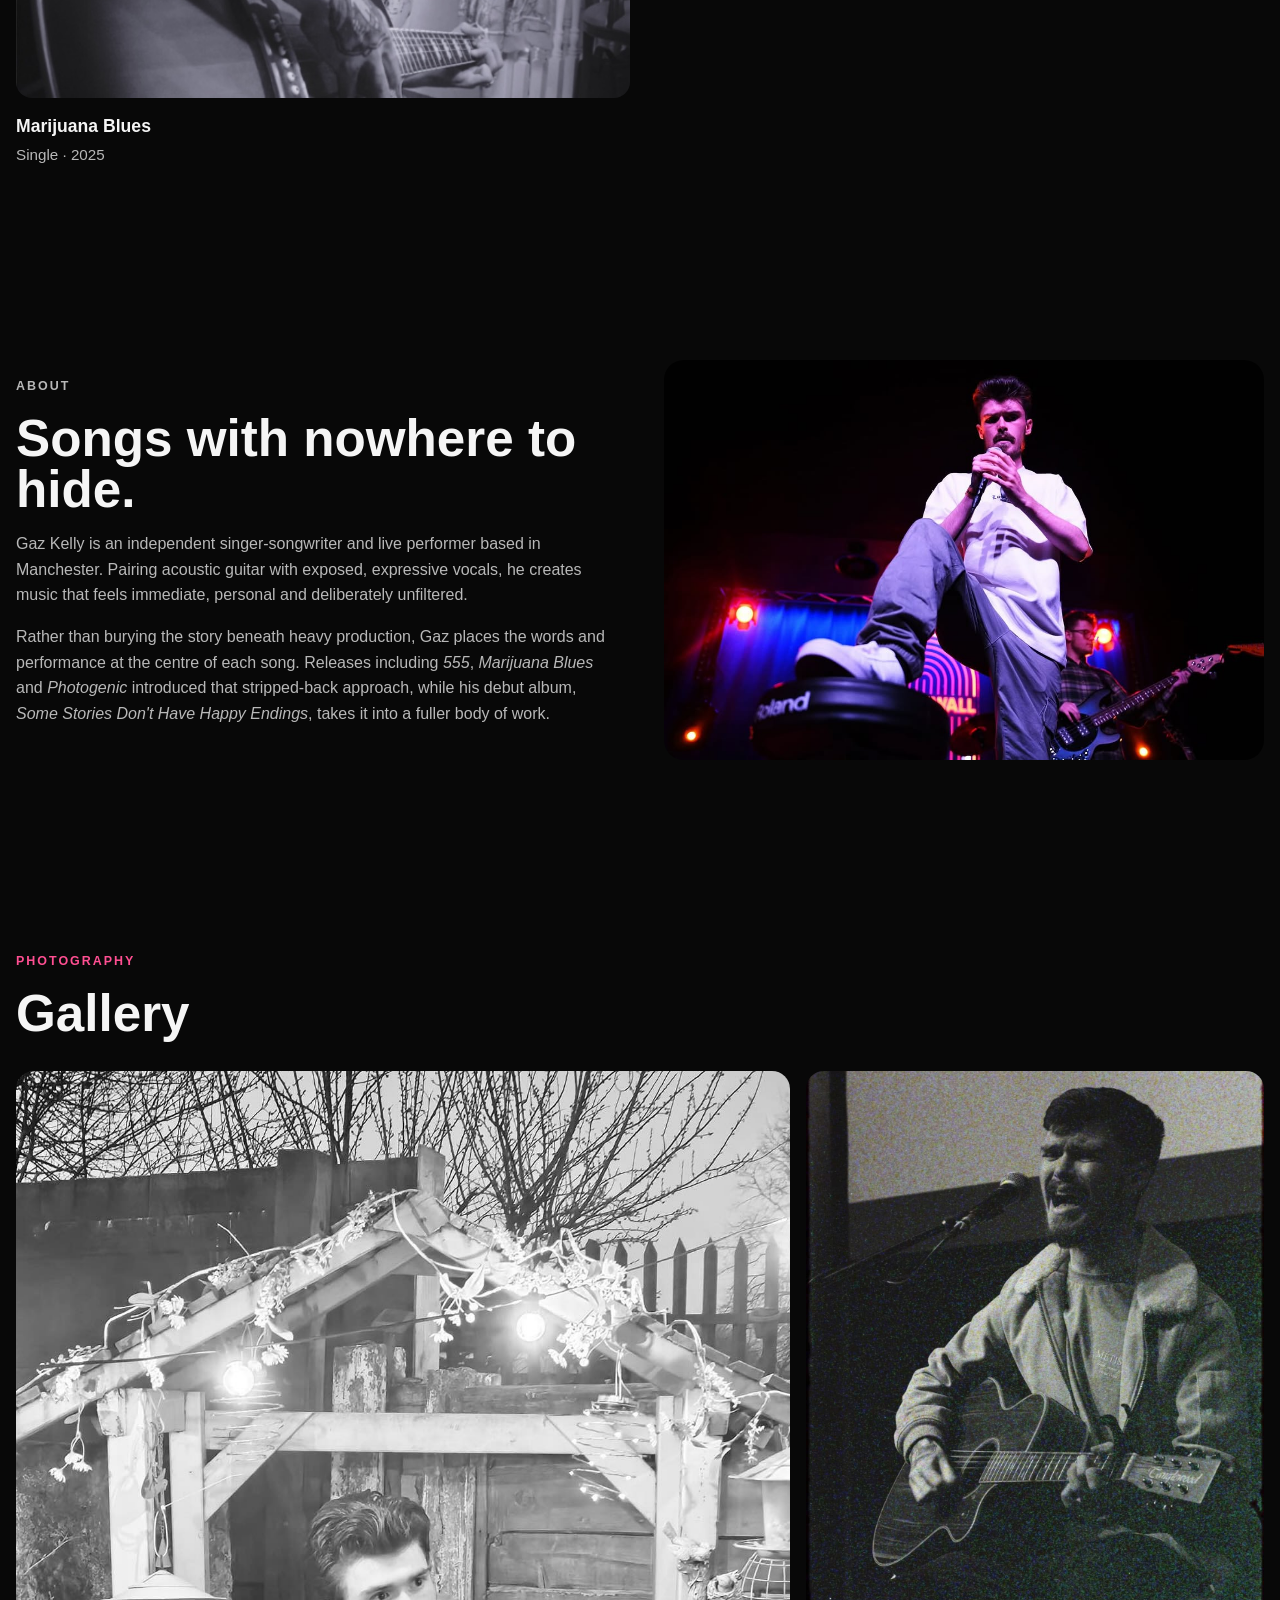
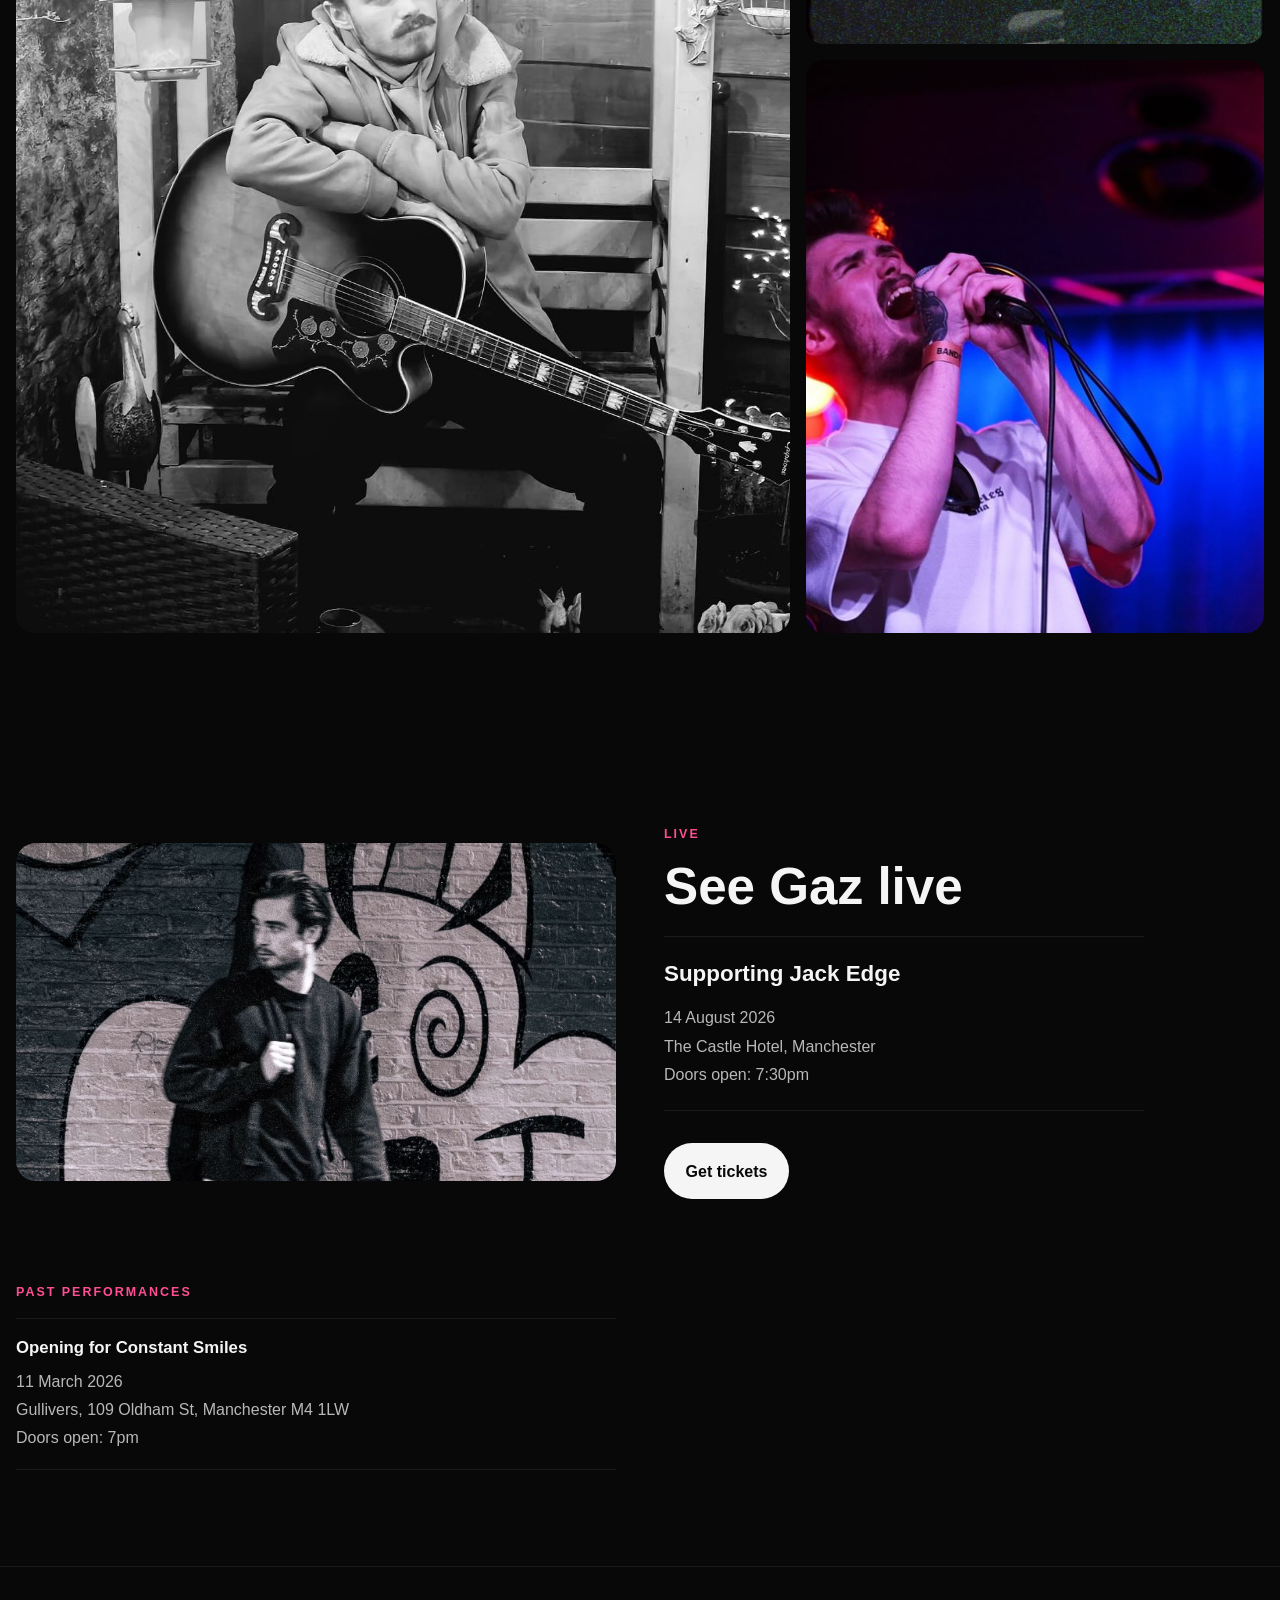
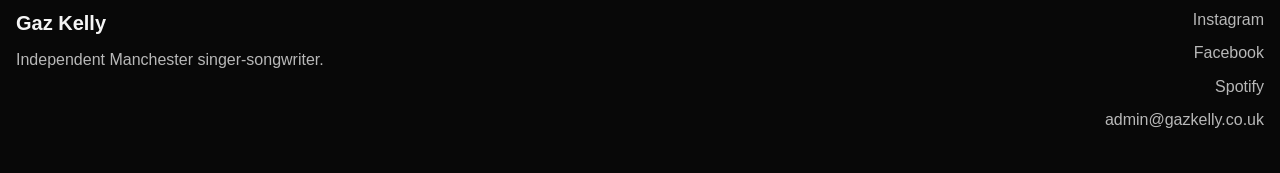
==== commit 1a91fad3: "7/8/2026 * Updated temporary text to final text * Added new album "Some Stories Don't Have Happy End" ====
--- a/index.html
+++ b/index.html
@@ -6,15 +6,14 @@
     <title>Gaz Kelly</title>
     <meta
             name="description"
-            content="Official website of Gaz Kelly, singer-songwriter and live performer."
+            content="Official website of Manchester singer-songwriter Gaz Kelly. Listen to Some Stories Don't Have Happy Endings and find upcoming live dates."
     />
     <link rel="stylesheet" href="style.css" />
 </head>
 <body>
 <header class="site-header" id="siteHeader">
     <div class="container header-inner">
-        <a href="#" class="site-logo">GAZ KELLY</a> <!-- Change this to an actual image when I get it -->
-        <center><p>CONSTRUCTION SITE! <br> DESKTOP</p></center> <!-- Remove this -->
+        <a href="#home" class="site-logo">GAZ KELLY</a>
 
         <button class="nav-toggle" id="navToggle" aria-label="Open menu">
             <span></span>
@@ -39,26 +38,29 @@
         </div>
 
         <div class="hero-content">
-            <p class="kicker reveal">Singer-songwriter / Manchester</p>
-            <h1 class="reveal">Reveal 1. <br>Reveal 2. <br>Reveal 3.</h1>
+            <p class="kicker reveal">Manchester singer-songwriter</p>
+            <h1 class="reveal">
+                <span class="hero-line">Raw songs.</span>
+                <span class="hero-line hero-middle-line">Honest stories.</span>
+                <span class="hero-line">No easy endings.</span>
+            </h1>
             <p class="hero-copy reveal">
-                Gaz Kelly is an independent artist... Some other things about Gaz. Blah blah blah. This can be written later. I am SO TIRED.
+                Gaz Kelly is an independent singer-songwriter creating intimate, unfiltered music built around acoustic guitar, raw vocals and honest storytelling. His debut album, <em>Some Stories Don't Have Happy Endings</em>, is out now.
             </p>
 
             <div class="hero-actions reveal">
-                <a href="https://open.spotify.com/artist/54GFxKUpAbaUPNkQKT2A7Q" target="_blank" rel="noopener noreferrer" class="btn btn-solid">
-                    Listen on Spotify
+                <a href="https://open.spotify.com/album/2ijFGqhEBgQ9jeB5KqhDvt" target="_blank" rel="noopener noreferrer" class="btn btn-solid">
+                    Listen to the new album
                 </a>
                 <a href="#live" class="btn btn-outline">See live dates</a>
             </div>
         </div>
     </section>
 
-    <!-- I don't even know if I like this section-->
     <section class="intro-band reveal">
         <div class="container intro-band-inner">
             <p>
-                Independent singer-songwriter with a visual for whatever. I don't even know if I like this paragraph here. I need enough words to test if the limit will go onto another line.
+                Emotionally honest songwriting from Manchester. Performed with little more than a guitar, a voice and stories that refuse to hide.
             </p>
         </div>
     </section>
@@ -66,28 +68,48 @@
     <section class="section music-section" id="music">
         <div class="container">
             <div class="section-top reveal">
-                <p class="kicker">Releases</p> <!--Does this need to be here?-->
+                <p class="kicker">Latest release</p>
                 <h2>Music</h2>
             </div>
 
             <div class="release-grid">
+                <article class="release-card reveal">
+                    <a href="https://open.spotify.com/album/2ijFGqhEBgQ9jeB5KqhDvt" target="_blank" rel="noopener noreferrer">
+                        <img src="/img/SomeStoriesDontHaveHappyEndings.jpg" alt="Gaz Kelly performing live" />
+                    </a>
+                    <div class="release-meta">
+                        <h3>Some Stories Don't Have Happy Endings</h3>
+                        <p>Debut album · 2026</p>
+                    </div>
+                </article>
+
                 <article class="release-card reveal">
                     <a href="https://open.spotify.com/track/3t65ZHJdxx6SIgHbYwYMH2?si=b155d65b777144b9" target="_blank" rel="noopener noreferrer">
                         <img src="/img/Photogenic.jpg" alt="Photogenic artwork" />
                     </a>
                     <div class="release-meta">
                         <h3>Photogenic</h3>
-                        <p>Single</p>
+                        <p>Single · 2025</p>
                     </div>
                 </article>
 
                 <article class="release-card reveal">
                     <a href="https://open.spotify.com/track/0hOOb2whCNq4bvLhPZ2S3V?si=0844bfb461e84b34" target="_blank" rel="noopener noreferrer">
-                        <img src="/img/555_Caffinated.jpg" alt="555 Caffinated artwork" />
-                    </a>
-                    <div class="release-meta">
-                        <h3>555</h3>
-                        <p>Single</p>
+                        <img src="/img/555_Caffinated.jpg" alt="555 Caffeinated Version artwork" />
+                    </a>
+                    <div class="release-meta">
+                        <h3>555 - Caffinated Version</h3>
+                        <p>Single · 2025</p>
+                    </div>
+                </article>
+
+                <article class="release-card reveal">
+                    <a href="https://open.spotify.com/track/4V0Dj5sNnpXsebBWUWZYNb" target="_blank" rel="noopener noreferrer">
+                        <img src="/img/555_decaffinated.jpg" alt="555 Caffeinated Version artwork" />
+                    </a>
+                    <div class="release-meta">
+                        <h3>555 - Decaffeinated Version</h3>
+                        <p>Single · 2025</p>
                     </div>
                 </article>
 
@@ -97,7 +119,7 @@
                     </a>
                     <div class="release-meta">
                         <h3>Marijuana Blues</h3>
-                        <p>Single</p>
+                        <p>Single · 2025</p>
                     </div>
                 </article>
             </div>
@@ -108,14 +130,12 @@
         <div class="container about-grid">
             <div class="about-text">
                 <p class="kicker reveal">About</p>
-                <h2 class="reveal">A cool large title can go here!</h2>
+                <h2 class="reveal">Songs with nowhere to hide.</h2>
                 <p class="reveal">
-                    A paragraph about Gaz would be the perfect thing to go here since that is the purpose of an about section.
+                    Gaz Kelly is an independent singer-songwriter and live performer based in Manchester. Pairing acoustic guitar with exposed, expressive vocals, he creates music that feels immediate, personal and deliberately unfiltered.
                 </p>
                 <p class="reveal">
-                    "Quote from Gaz here."
-                    <br>
-                    - Gaz Kelly
+                    Rather than burying the story beneath heavy production, Gaz places the words and performance at the centre of each song. Releases including <em>555</em>, <em>Marijuana Blues</em> and <em>Photogenic</em> introduced that stripped-back approach, while his debut album, <em>Some Stories Don't Have Happy Endings</em>, takes it into a fuller body of work.
                 </p>
             </div>
 
@@ -152,19 +172,19 @@
     <section class="section live-section" id="live">
         <div class="container live-grid">
             <div class="live-poster reveal">
-                <img src="/img/noupcoming.png" alt="No upcoming performance placeholder" />
+                <img src="/img/Promo_JackEdge.jpg" alt="Jack Edge promo" />
             </div>
 
             <div class="live-text">
                 <p class="kicker reveal">Live</p>
-                <h2 class="reveal">Upcoming performance</h2>
+                <h2 class="reveal">See Gaz live</h2>
                 <div class="show-block reveal">
-                    <h3>To be announced</h3>
-                    <p>New live date coming soon.</p>
-                    <p>Venue details will be announced here.</p>
-                    <p>Check back soon for updates.</p>
-                </div>
-                <a href="#" class="btn btn-solid reveal">More details</a>
+                    <h3>Supporting Jack Edge</h3>
+                    <p>14 August 2026</p>
+                    <p>The Castle Hotel, Manchester</p>
+                    <p>Doors open: 7:30pm</p>
+                </div>
+                <a href="https://fatso.ma/fwddl" target="_blank" rel="noopener noreferrer" class="btn btn-solid reveal">Get tickets</a>
             </div>
             <div class="past-performances reveal">
                 <p class="kicker past-kicker">Past performances</p>
@@ -177,19 +197,6 @@
                         <p>Doors open: 7pm</p>
                     </div>
 
-                    <div class="past-show-item">
-                        <h3>Past performance title</h3>
-                        <p>Placeholder date</p>
-                        <p>Placeholder venue</p>
-                        <p>Placeholder details</p>
-                    </div>
-
-                    <div class="past-show-item">
-                        <h3>Past performance title</h3>
-                        <p>Placeholder date</p>
-                        <p>Placeholder venue</p>
-                        <p>Placeholder details</p>
-                    </div>
                 </div>
             </div>
         </div>
@@ -200,18 +207,19 @@
     <div class="container footer-inner">
         <div class="footer-left reveal">
             <h2>Gaz Kelly</h2>
-            <p>Independent singer-songwriter and live performer.</p>
+            <p>Independent Manchester singer-songwriter.</p>
         </div>
 
         <div class="footer-right reveal">
             <a href="https://www.instagram.com/gaz.kellymusicofficial/" target="_blank" rel="noopener noreferrer">Instagram</a>
             <a href="https://www.facebook.com/Gaz.kellymusicofficial/" target="_blank" rel="noopener noreferrer">Facebook</a>
             <a href="https://open.spotify.com/artist/54GFxKUpAbaUPNkQKT2A7Q" target="_blank" rel="noopener noreferrer">Spotify</a>
-            <a href="mailto:hello@gazkelly.co.uk">THIS DOES NOT EXIST YET -> hello@gazkelly.co.uk</a> <!-- I need to create this email -->
+            <a href="mailto:admin@gazkelly.co.uk">admin@gazkelly.co.uk</a>
         </div>
     </div>
 </footer>
 
+<script src="/notification-config.js"></script>
 <script src="script.js"></script>
 </body>
-</html>+</html>
--- a/style.css
+++ b/style.css
@@ -37,6 +37,87 @@
     text-decoration: none;
 }
 
+.site-notice {
+    position: fixed;
+    top: 0.75rem;
+    left: 50%;
+    z-index: 2000;
+    width: min(calc(100% - 2rem), 720px);
+    display: flex;
+    align-items: center;
+    gap: 1rem;
+    padding: 0.75rem 0.85rem 0.75rem 1rem;
+    background: rgba(20, 20, 20, 0.98);
+    border: 1px solid rgba(255, 79, 146, 0.55);
+    border-radius: 16px;
+    box-shadow: 0 18px 55px rgba(0, 0, 0, 0.55);
+    transform: translate(-50%, calc(-100% - 2rem));
+    opacity: 0;
+    visibility: hidden;
+    transition: transform 0.45s ease, opacity 0.3s ease, visibility 0.45s;
+}
+
+.site-notice.show {
+    transform: translate(-50%, 0);
+    opacity: 1;
+    visibility: visible;
+}
+
+.site-notice-content {
+    flex: 1;
+    display: flex;
+    align-items: center;
+    gap: 0.75rem;
+    line-height: 1.3;
+}
+
+.site-notice-label {
+    flex: 0 0 auto;
+    padding: 0.3rem 0.55rem;
+    color: #080808;
+    background: var(--accent);
+    border-radius: 999px;
+    font-size: 0.68rem;
+    font-weight: 800;
+    letter-spacing: 0.1em;
+    text-transform: uppercase;
+}
+
+.site-notice-text {
+    font-size: 0.92rem;
+    font-weight: 700;
+}
+
+.site-notice-arrow {
+    color: var(--accent);
+    font-size: 1.2rem;
+}
+
+.site-notice-close {
+    flex: 0 0 auto;
+    width: 2rem;
+    height: 2rem;
+    padding: 0;
+    color: var(--muted);
+    background: transparent;
+    border: 0;
+    border-radius: 50%;
+    cursor: pointer;
+    font-size: 1.35rem;
+    line-height: 1;
+}
+
+.site-notice-close:hover,
+.site-notice-content:hover .site-notice-text {
+    color: var(--accent);
+}
+
+@media (prefers-reduced-motion: reduce) {
+    .site-notice {
+        transition: none;
+    }
+}
+
 .container {
     width: min(calc(100% - 2rem), var(--max-width));
     margin: 0 auto;
@@ -111,8 +192,10 @@
 }
 
 .hero-image img {
+    width: 100%;
     height: 100%;
     object-fit: cover;
+    object-position: center top;
 }
 
 .hero-content {
@@ -136,10 +219,14 @@
 
 .hero-content h1 {
     margin: 0;
-    font-size: clamp(2.8rem, 7vw, 5.8rem);
+    font-size: clamp(2.4rem, 4.1vw, 5.2rem);
     line-height: 0.95;
     letter-spacing: -0.03em;
-    max-width: 520px;
+}
+
+.hero-line {
+    display: block;
+    white-space: nowrap;
 }
 
 .hero-copy {
@@ -220,8 +307,12 @@
 
 .release-grid {
     display: grid;
-    grid-template-columns: repeat(3, 1fr);
+    grid-template-columns: repeat(2, 1fr);
     gap: 1.2rem;
+}
+
+.hero-middle-line {
+    color: #A4A4A4;
 }
 
 .release-card img {
@@ -309,6 +400,39 @@
     color: var(--muted);
 }
 
+.past-performances {
+    margin-top: 2.2rem;
+}
+
+.past-kicker {
+    margin-bottom: 1rem;
+}
+
+.past-show-list {
+    display: flex;
+    flex-direction: column;
+    gap: 0.9rem;
+}
+
+.past-show-item {
+    padding: 1rem 0;
+    border-top: 1px solid var(--line);
+}
+
+.past-show-item:last-child {
+    border-bottom: 1px solid var(--line);
+}
+
+.past-show-item h3 {
+    margin: 0 0 0.4rem;
+    font-size: 1.05rem;
+}
+
+.past-show-item p {
+    margin: 0.15rem 0;
+    color: var(--muted);
+}
+
 .site-footer {
     border-top: 1px solid var(--line);
     padding: 2.5rem 0;
@@ -368,6 +492,10 @@
 
     .hero-content {
         padding: 3rem 1.5rem 4rem;
+    }
+
+    .hero-content h1 {
+        font-size: clamp(2.1rem, 9vw, 5.2rem);
     }
 
     .release-grid,
@@ -423,4 +551,4 @@
     .footer-right {
         text-align: left;
     }
-}+}
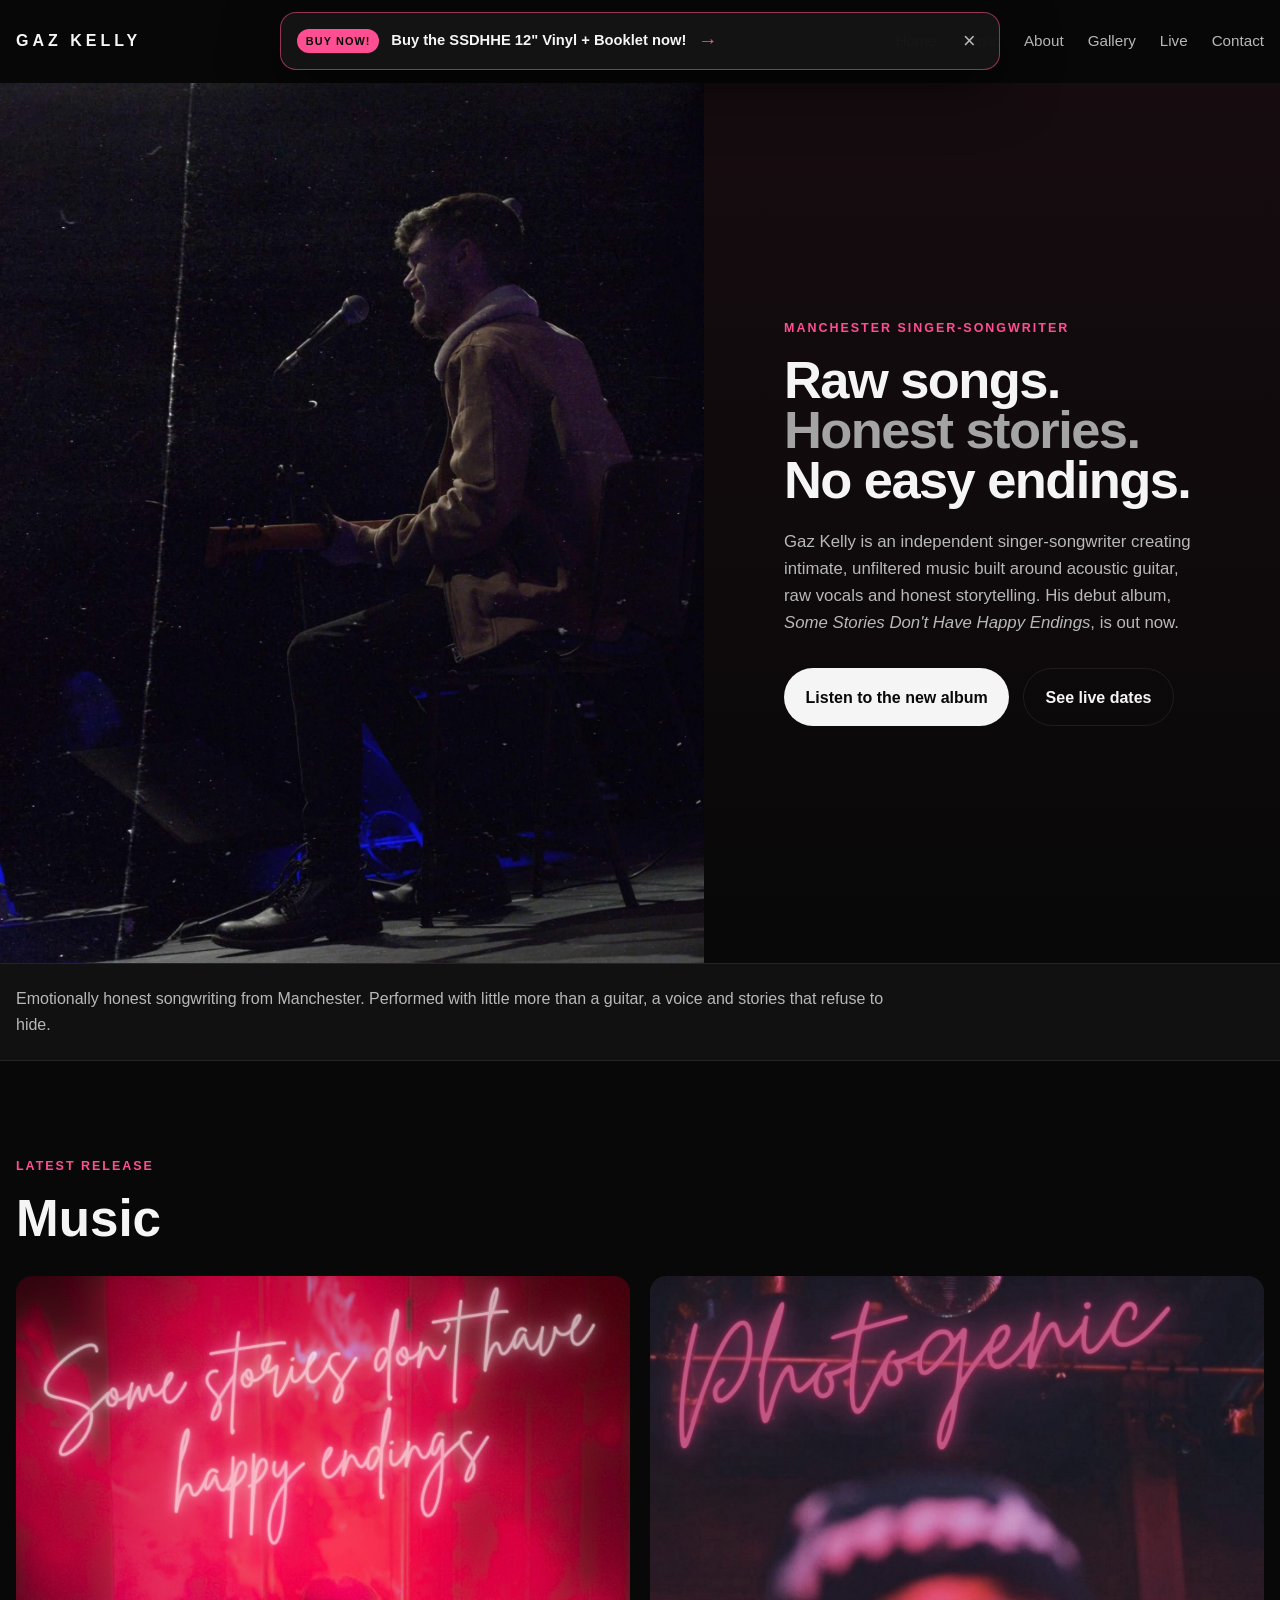
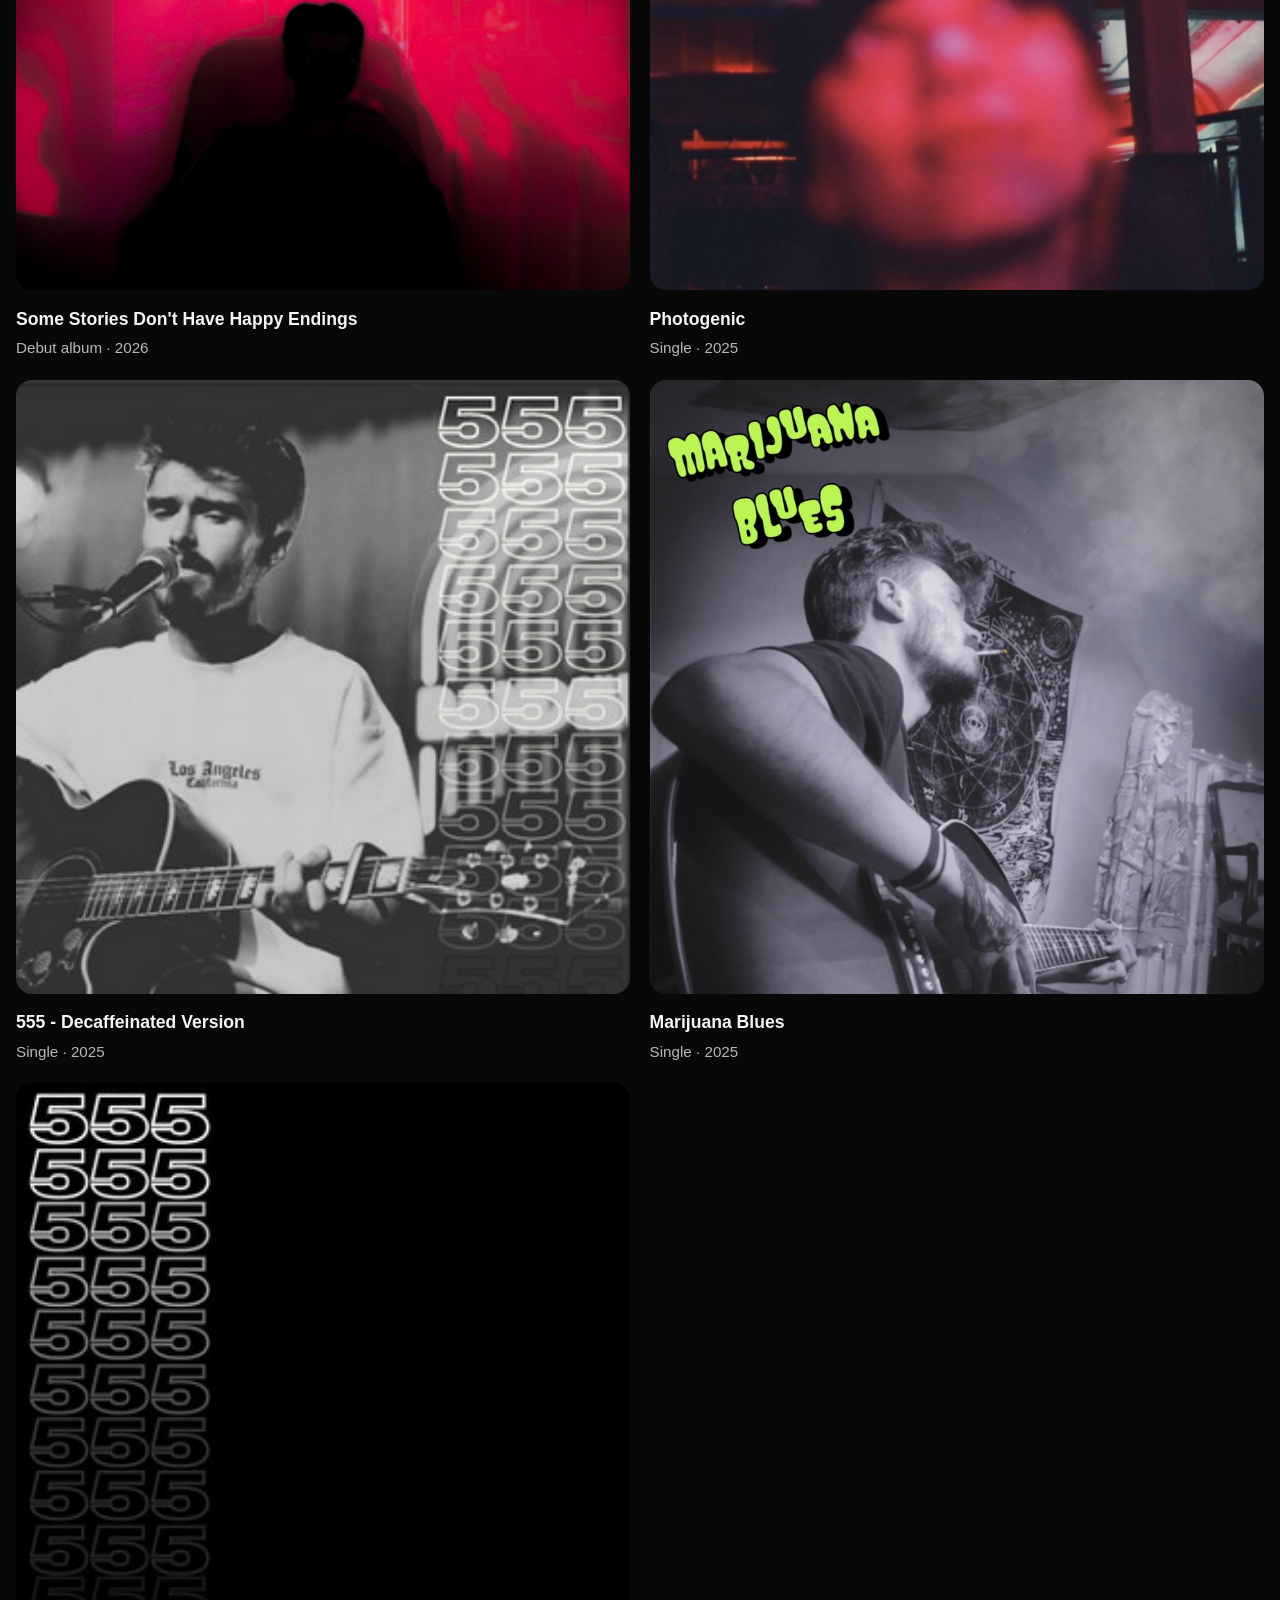
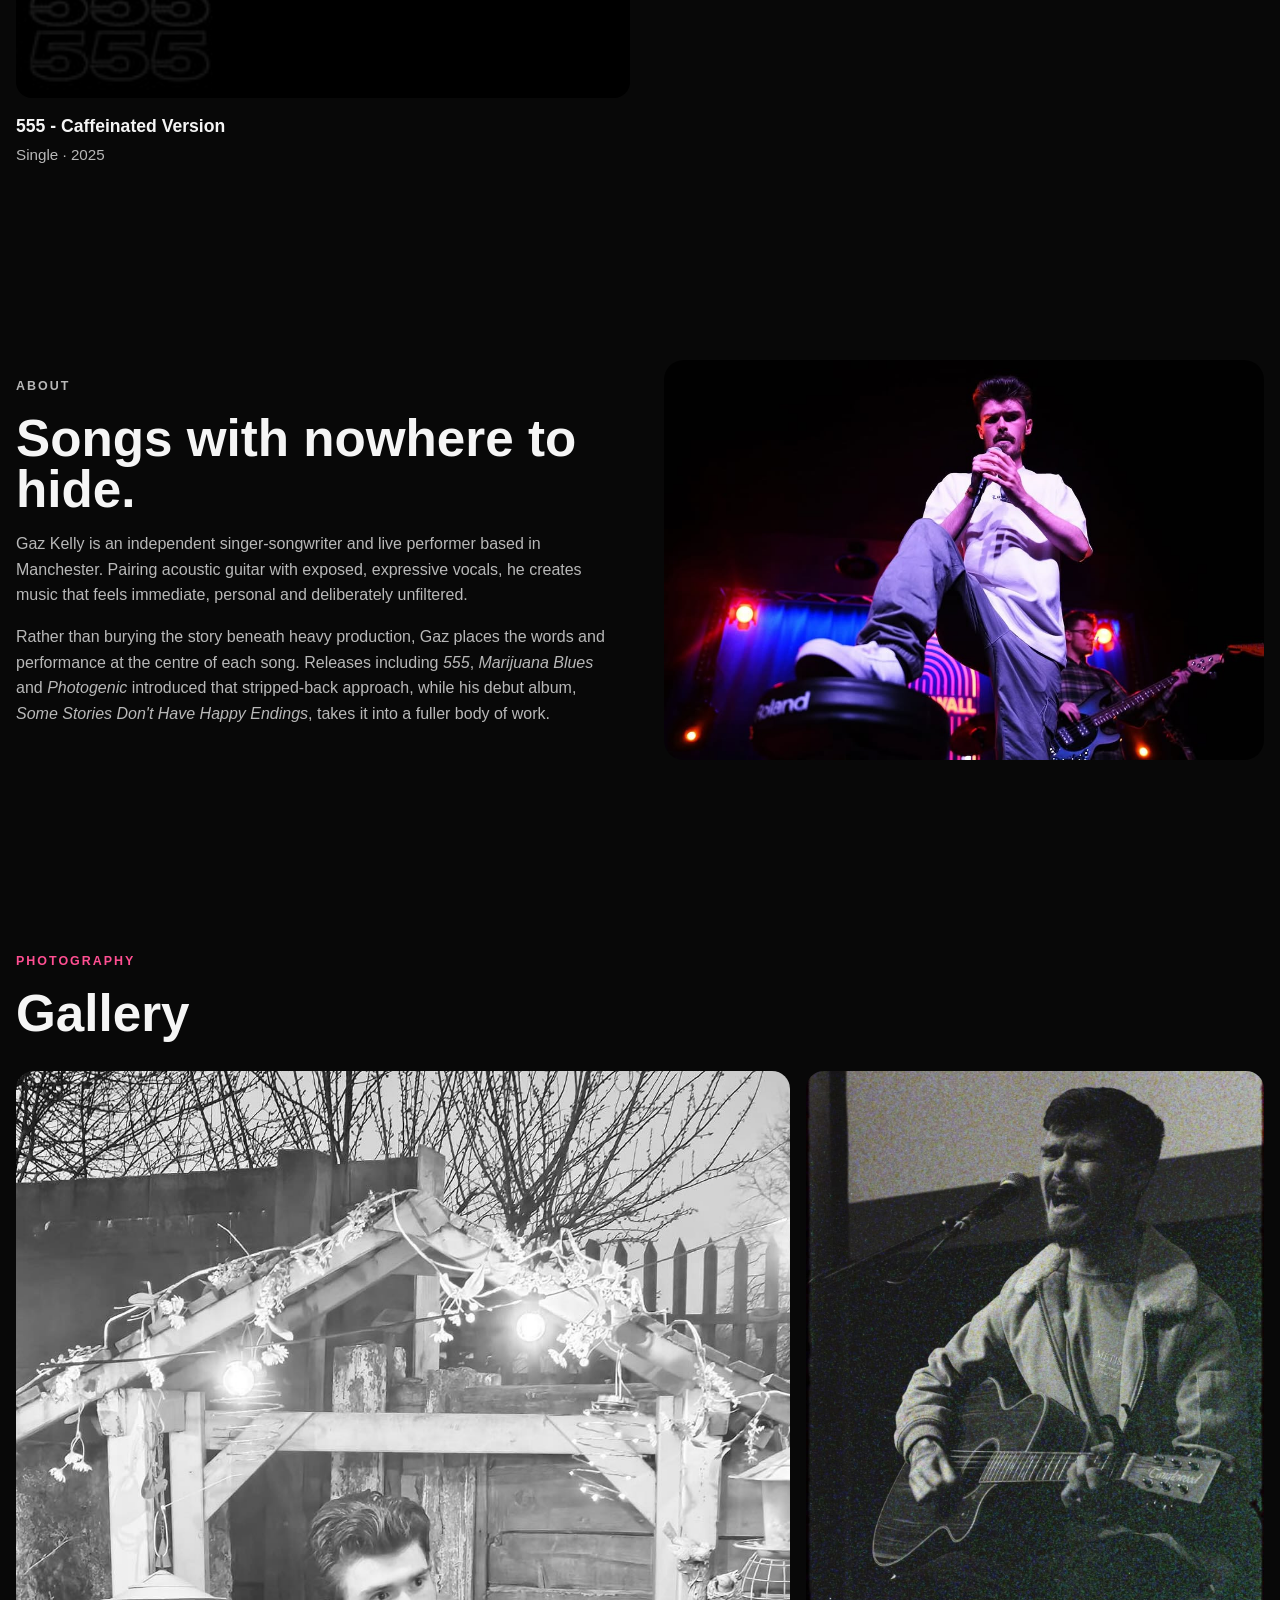
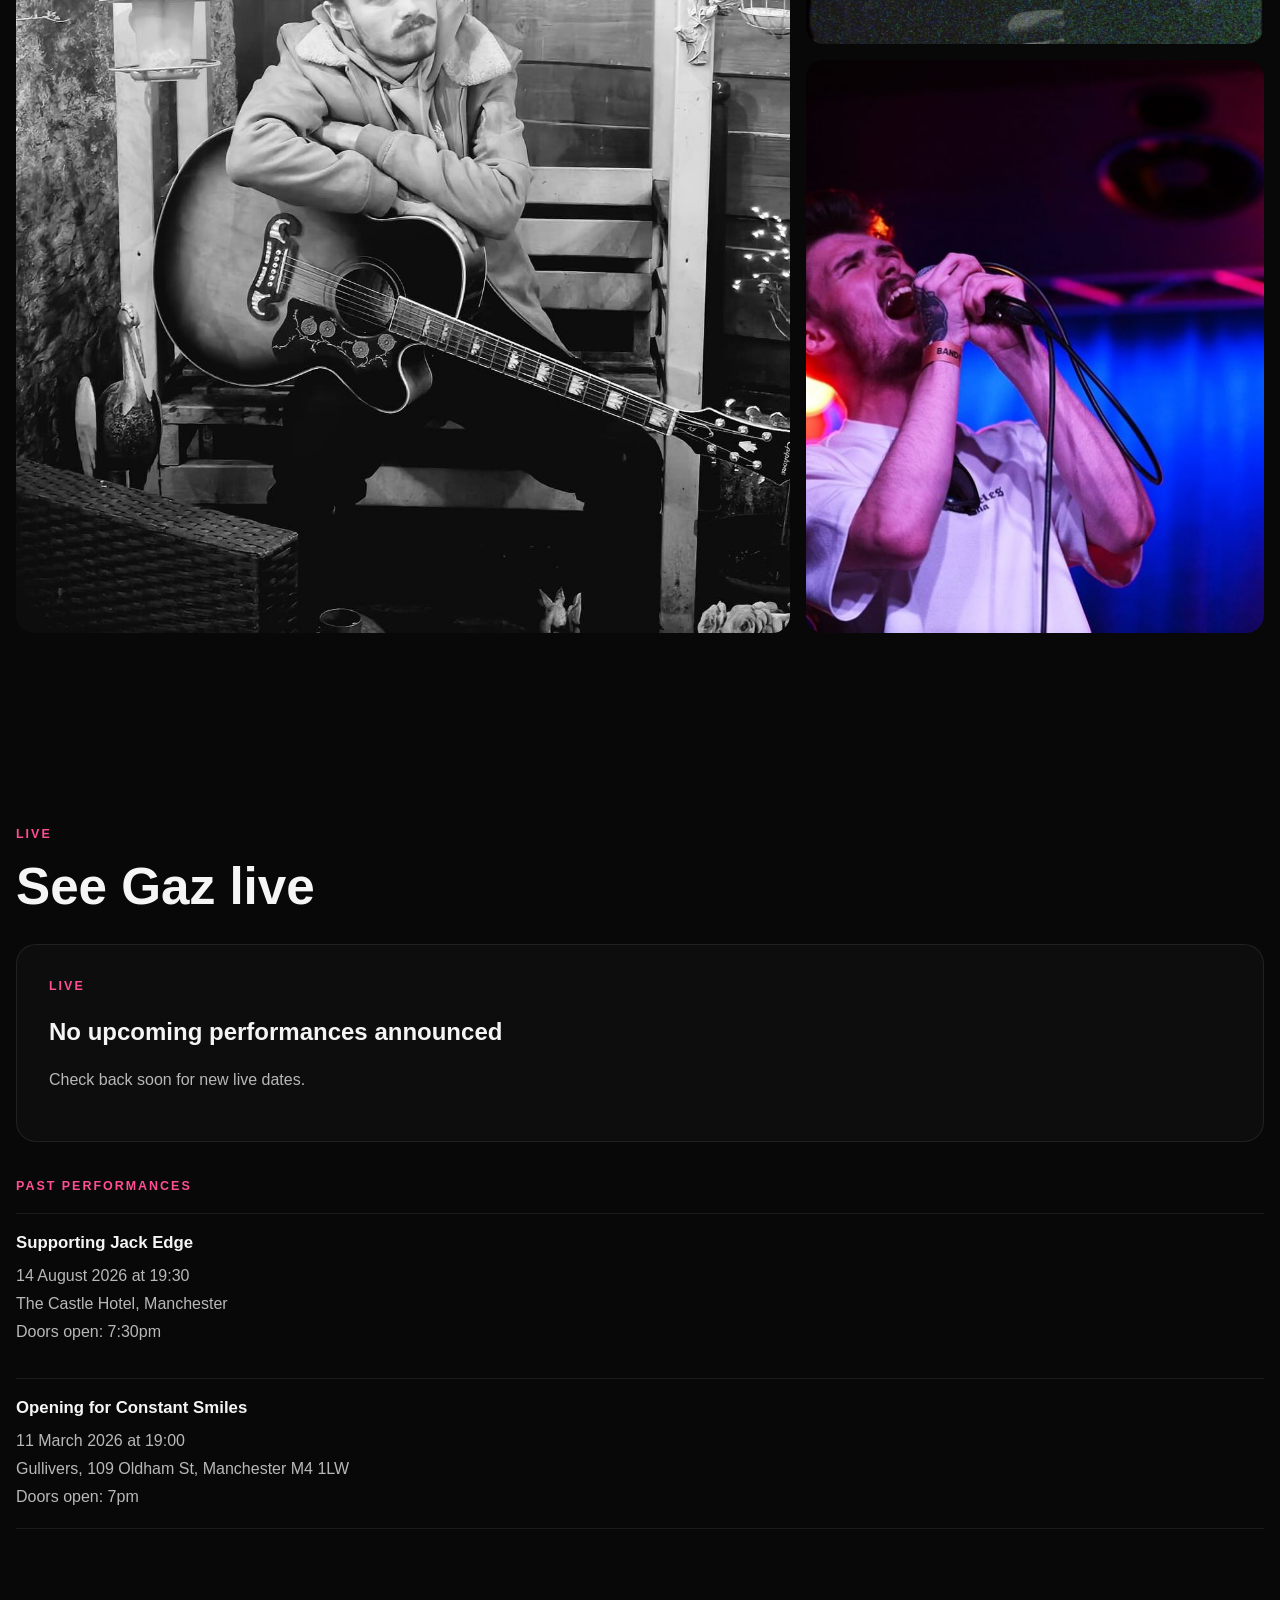
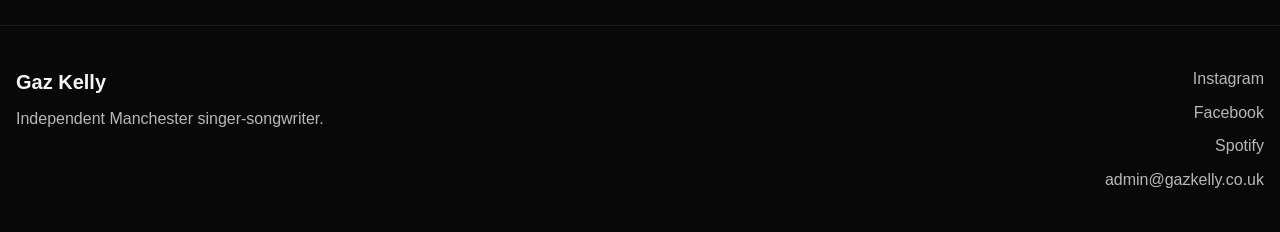
==== commit 058c3990: "Updated CMS to work on full website" ====
--- a/index.html
+++ b/index.html
@@ -72,56 +72,8 @@
                 <h2>Music</h2>
             </div>
 
-            <div class="release-grid">
-                <article class="release-card reveal">
-                    <a href="https://open.spotify.com/album/2ijFGqhEBgQ9jeB5KqhDvt" target="_blank" rel="noopener noreferrer">
-                        <img src="/img/SomeStoriesDontHaveHappyEndings.jpg" alt="Gaz Kelly performing live" />
-                    </a>
-                    <div class="release-meta">
-                        <h3>Some Stories Don't Have Happy Endings</h3>
-                        <p>Debut album · 2026</p>
-                    </div>
-                </article>
-
-                <article class="release-card reveal">
-                    <a href="https://open.spotify.com/track/3t65ZHJdxx6SIgHbYwYMH2?si=b155d65b777144b9" target="_blank" rel="noopener noreferrer">
-                        <img src="/img/Photogenic.jpg" alt="Photogenic artwork" />
-                    </a>
-                    <div class="release-meta">
-                        <h3>Photogenic</h3>
-                        <p>Single · 2025</p>
-                    </div>
-                </article>
-
-                <article class="release-card reveal">
-                    <a href="https://open.spotify.com/track/0hOOb2whCNq4bvLhPZ2S3V?si=0844bfb461e84b34" target="_blank" rel="noopener noreferrer">
-                        <img src="/img/555_Caffinated.jpg" alt="555 Caffeinated Version artwork" />
-                    </a>
-                    <div class="release-meta">
-                        <h3>555 - Caffinated Version</h3>
-                        <p>Single · 2025</p>
-                    </div>
-                </article>
-
-                <article class="release-card reveal">
-                    <a href="https://open.spotify.com/track/4V0Dj5sNnpXsebBWUWZYNb" target="_blank" rel="noopener noreferrer">
-                        <img src="/img/555_decaffinated.jpg" alt="555 Caffeinated Version artwork" />
-                    </a>
-                    <div class="release-meta">
-                        <h3>555 - Decaffeinated Version</h3>
-                        <p>Single · 2025</p>
-                    </div>
-                </article>
-
-                <article class="release-card reveal">
-                    <a href="https://open.spotify.com/track/5d5SmkTY9V0cPeuwJtCmPF?si=3b4dce5647bf4583" target="_blank" rel="noopener noreferrer">
-                        <img src="/img/MarijuanaBlues.jpg" alt="Marijuana Blues artwork" />
-                    </a>
-                    <div class="release-meta">
-                        <h3>Marijuana Blues</h3>
-                        <p>Single · 2025</p>
-                    </div>
-                </article>
+            <div class="release-grid" data-cms-releases data-cms-state="loading" aria-live="polite">
+                <p class="cms-data-message">Loading music…</p>
             </div>
         </div>
     </section>
@@ -170,34 +122,13 @@
     </section>
 
     <section class="section live-section" id="live">
-        <div class="container live-grid">
-            <div class="live-poster reveal">
-                <img src="/img/Promo_JackEdge.jpg" alt="Jack Edge promo" />
+        <div class="container">
+            <div class="section-top reveal">
+                <p class="kicker">Live</p>
+                <h2>See Gaz live</h2>
             </div>
-
-            <div class="live-text">
-                <p class="kicker reveal">Live</p>
-                <h2 class="reveal">See Gaz live</h2>
-                <div class="show-block reveal">
-                    <h3>Supporting Jack Edge</h3>
-                    <p>14 August 2026</p>
-                    <p>The Castle Hotel, Manchester</p>
-                    <p>Doors open: 7:30pm</p>
-                </div>
-                <a href="https://fatso.ma/fwddl" target="_blank" rel="noopener noreferrer" class="btn btn-solid reveal">Get tickets</a>
-            </div>
-            <div class="past-performances reveal">
-                <p class="kicker past-kicker">Past performances</p>
-
-                <div class="past-show-list">
-                    <div class="past-show-item">
-                        <h3>Opening for Constant Smiles</h3>
-                        <p>11 March 2026</p>
-                        <p>Gullivers, 109 Oldham St, Manchester M4 1LW</p>
-                        <p>Doors open: 7pm</p>
-                    </div>
-
-                </div>
+            <div data-cms-performances data-layout="desktop" data-cms-state="loading" aria-live="polite">
+                <p class="cms-data-message">Loading live dates…</p>
             </div>
         </div>
     </section>
@@ -220,6 +151,7 @@
 </footer>
 
 <script src="/notification-config.js"></script>
+<script src="/content-data.js"></script>
 <script src="script.js"></script>
 </body>
 </html>
--- a/style.css
+++ b/style.css
@@ -383,6 +383,50 @@
     max-width: 480px;
 }
 
+.cms-performance-list {
+    display: grid;
+    gap: 2.5rem;
+    margin-top: 2rem;
+}
+
+.live-event-card {
+    display: grid;
+    grid-template-columns: 1fr 1fr;
+    gap: 3rem;
+    align-items: center;
+}
+
+.live-event-card .live-poster img {
+    width: 100%;
+    aspect-ratio: 4 / 5;
+    object-fit: cover;
+}
+
+.live-event-without-image {
+    grid-template-columns: 1fr;
+}
+
+.cms-live-empty {
+    padding: 2rem;
+    border: 1px solid var(--line);
+    border-radius: var(--radius);
+    background: rgba(255, 255, 255, 0.025);
+}
+
+.cms-live-empty h3 {
+    margin: 0.5rem 0;
+    font-size: 1.5rem;
+}
+
+.cms-live-empty p:last-child,
+.cms-data-message {
+    color: var(--muted);
+}
+
+.cms-data-error {
+    color: #ff8aae;
+}
+
 .show-block {
     margin: 1.5rem 0 2rem;
     padding: 1.2rem 0;
@@ -501,6 +545,7 @@
     .release-grid,
     .about-grid,
     .live-grid,
+    .live-event-card,
     .gallery-layout {
         grid-template-columns: 1fr;
     }
